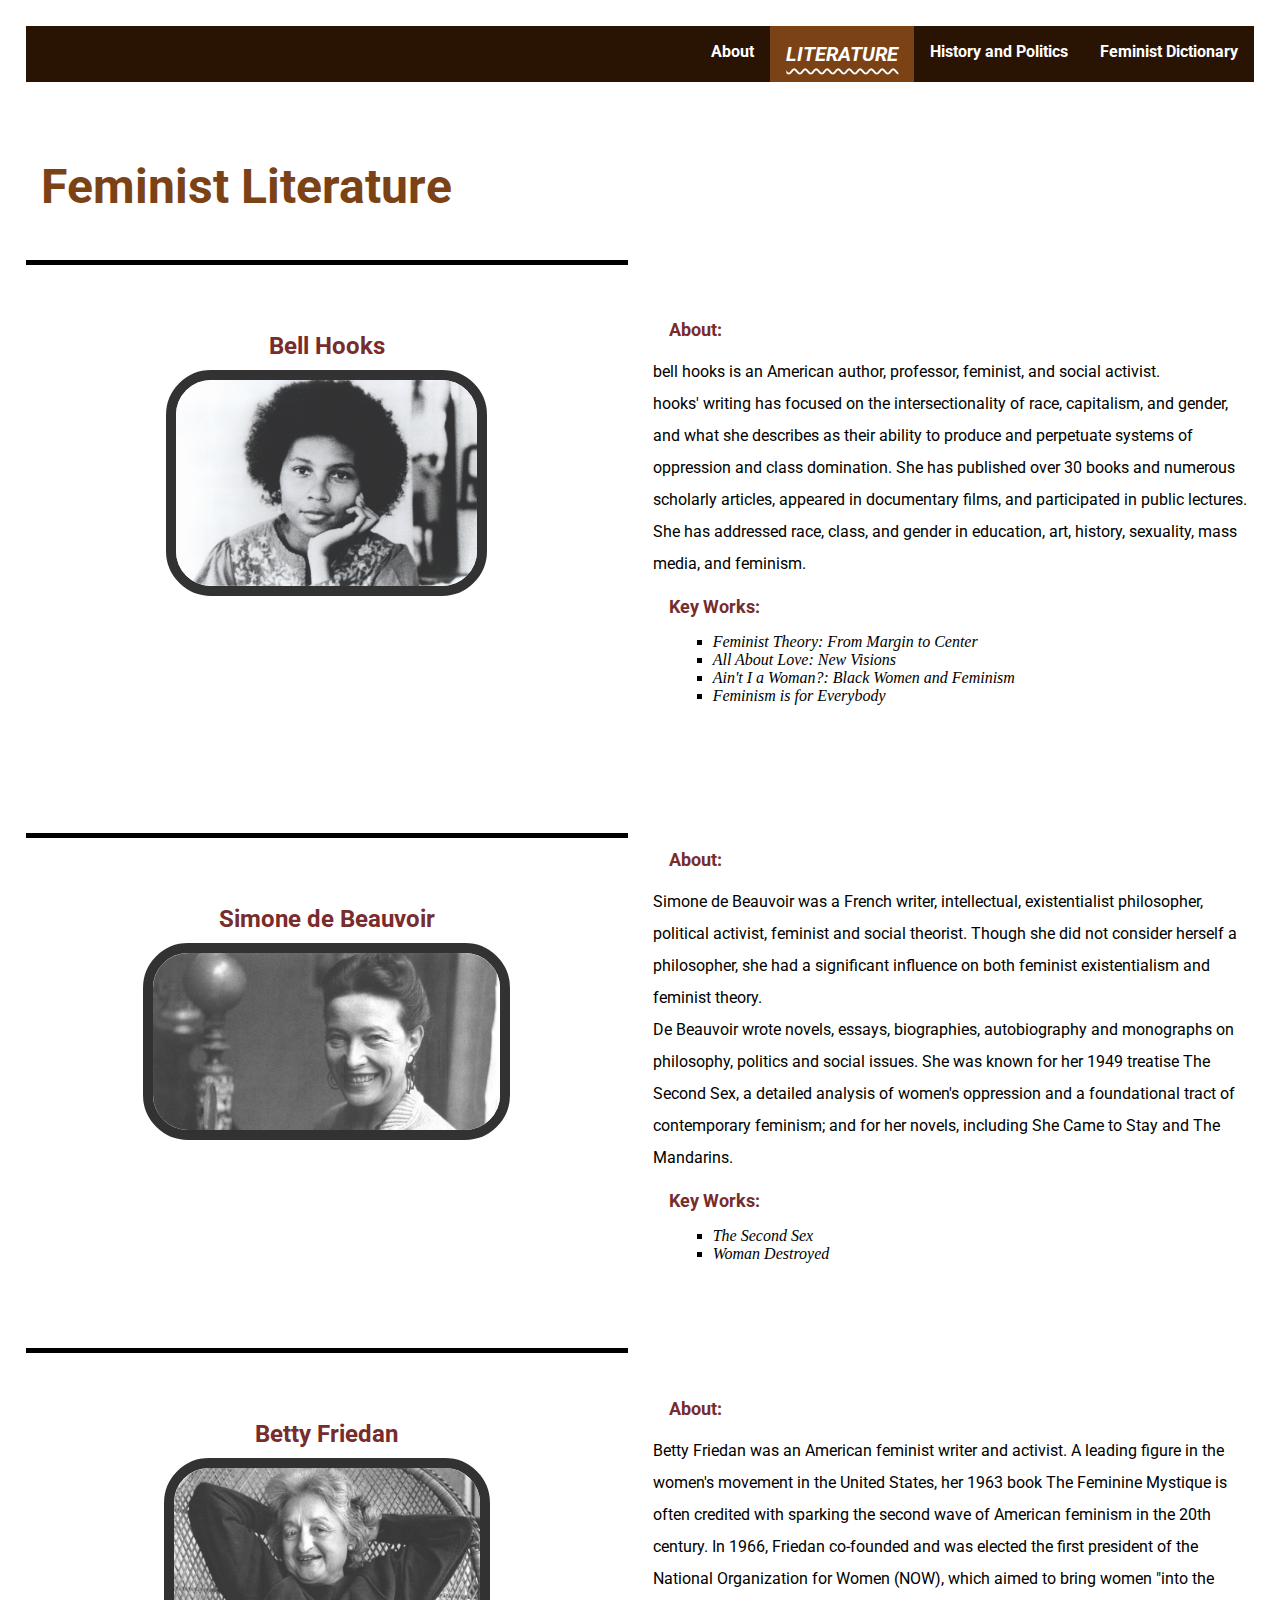
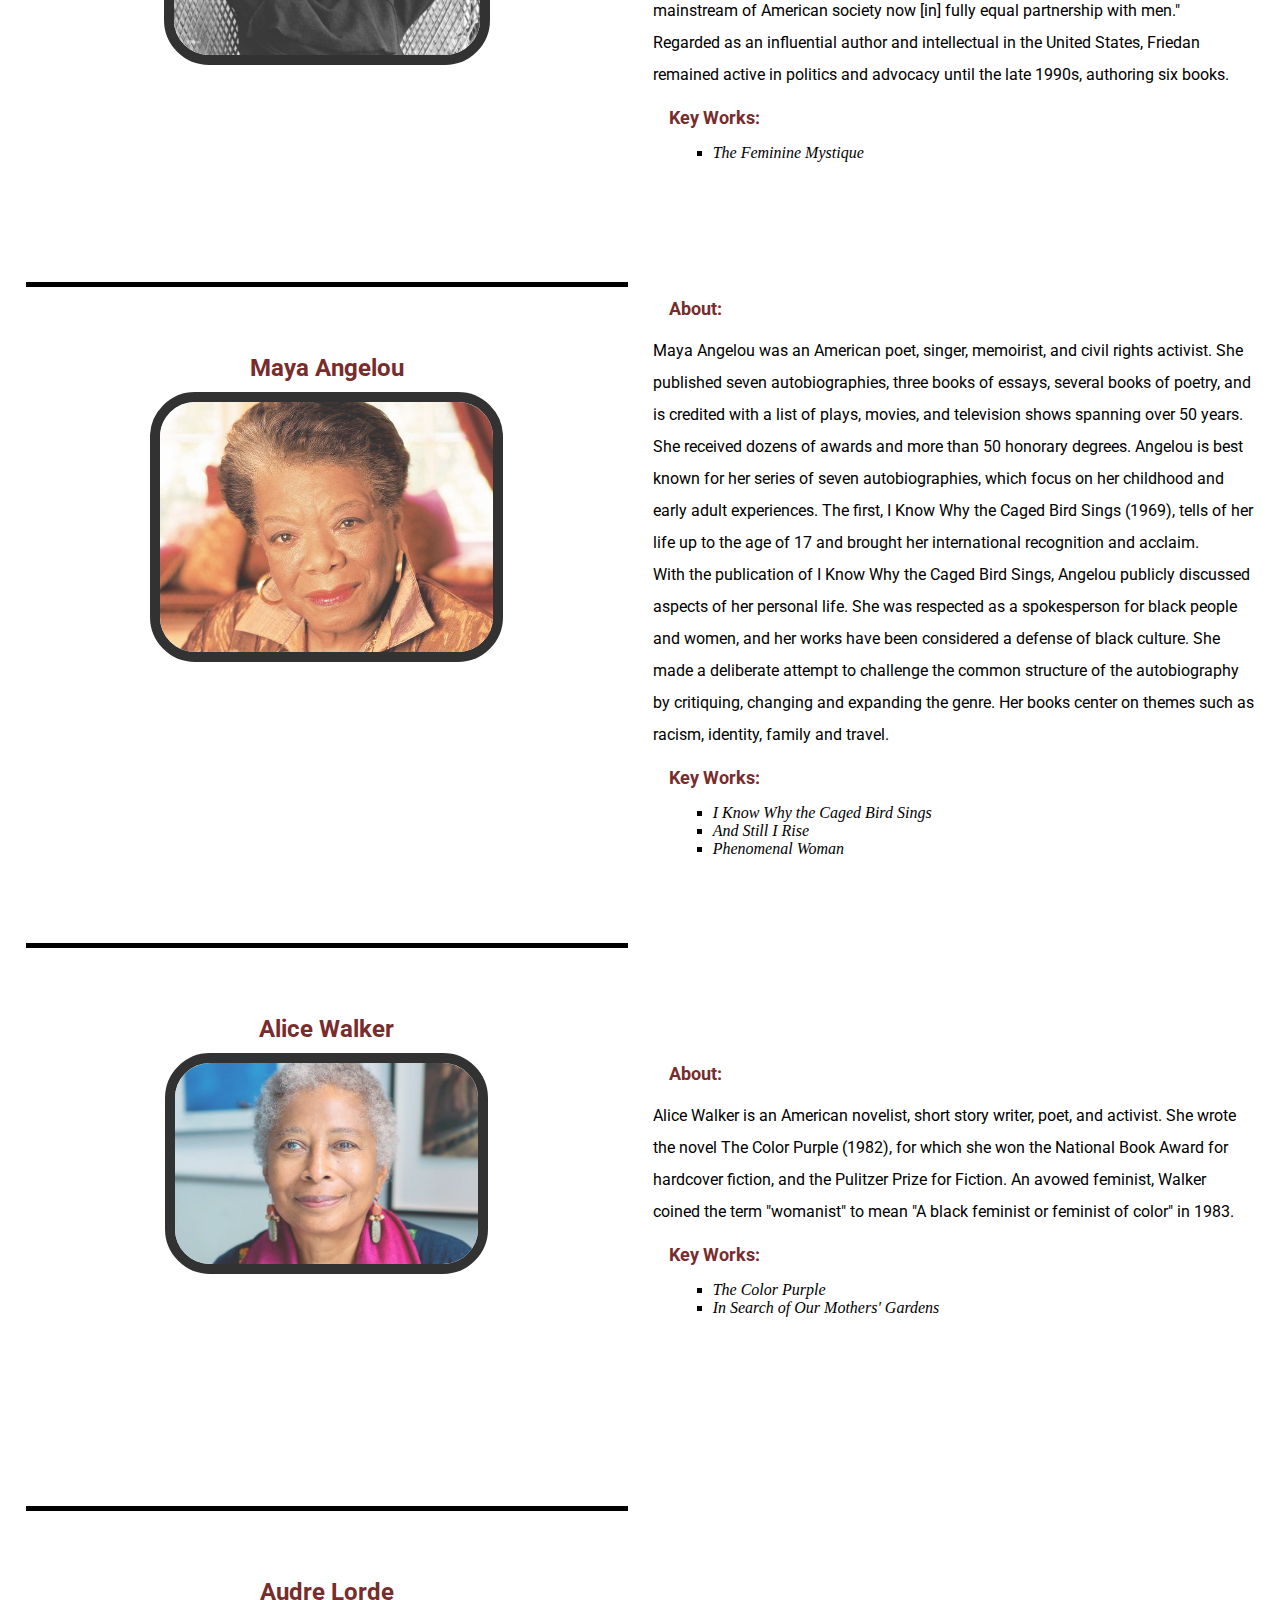
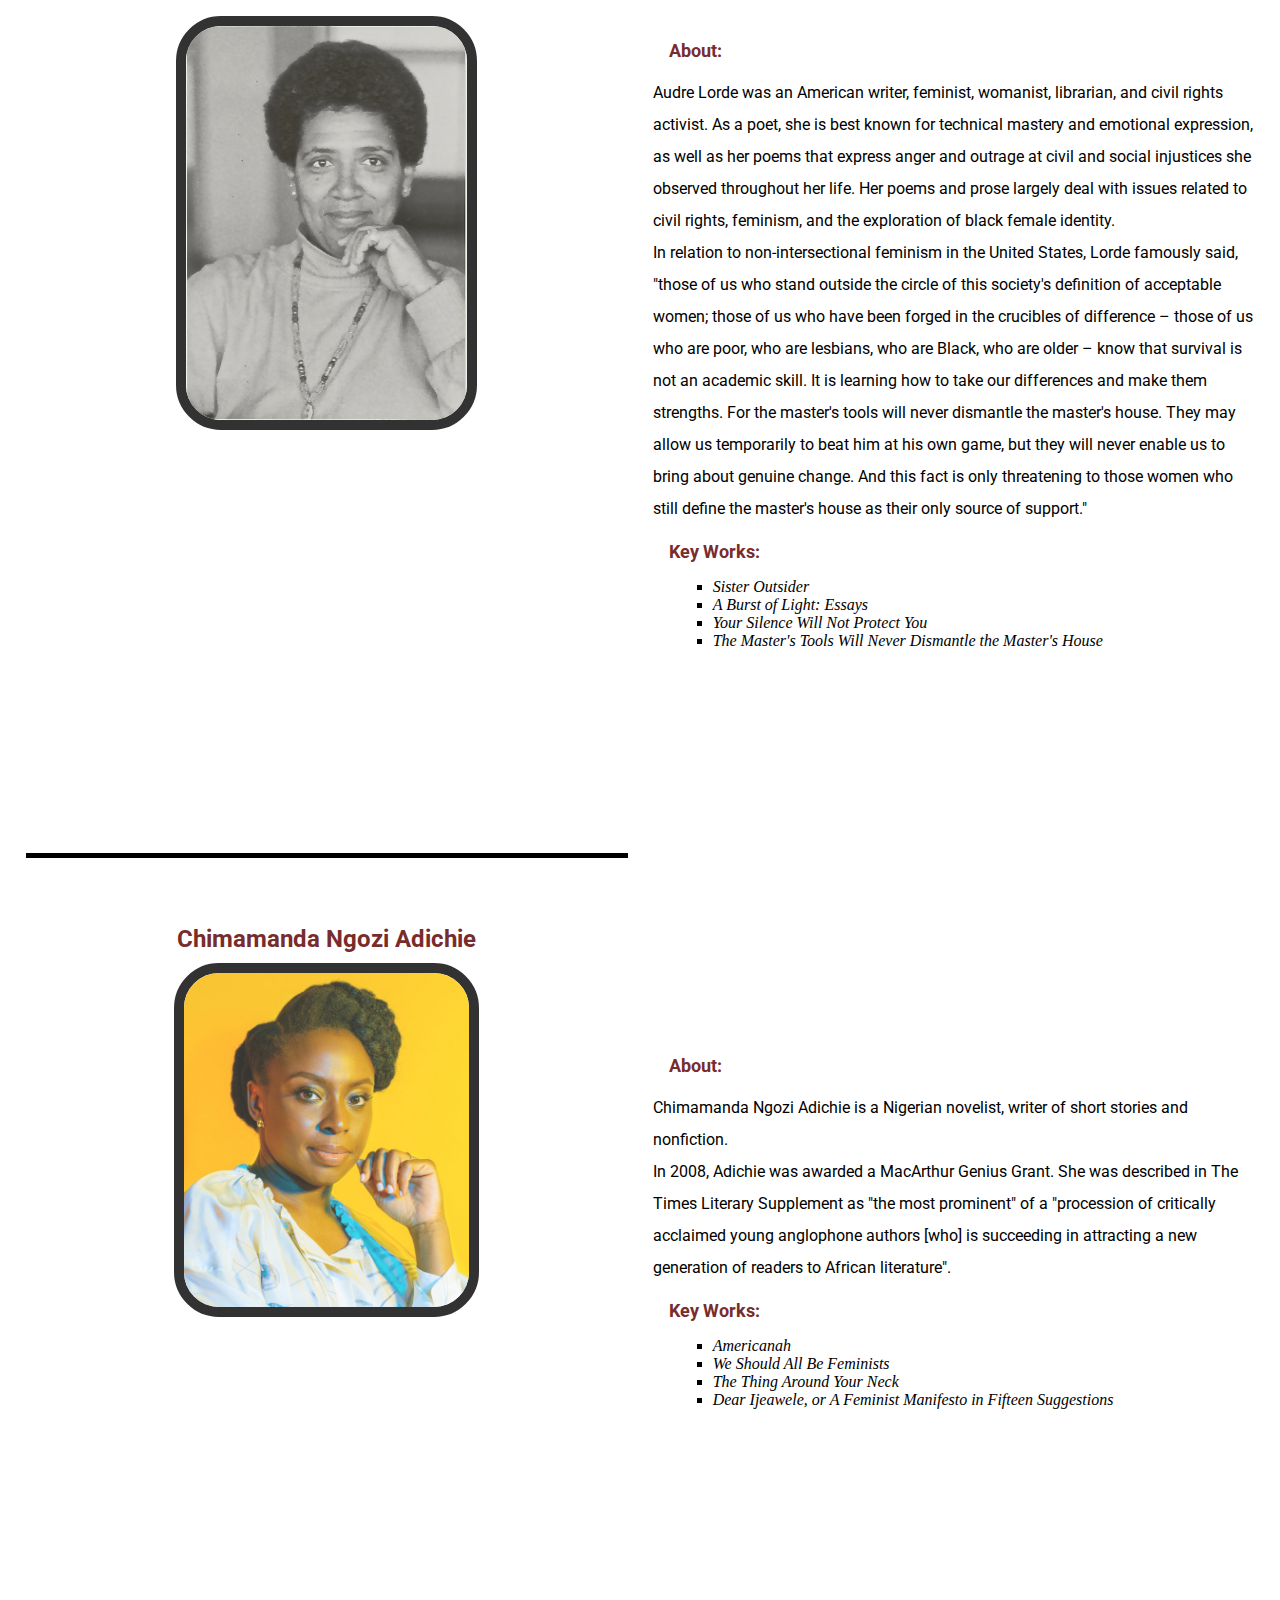
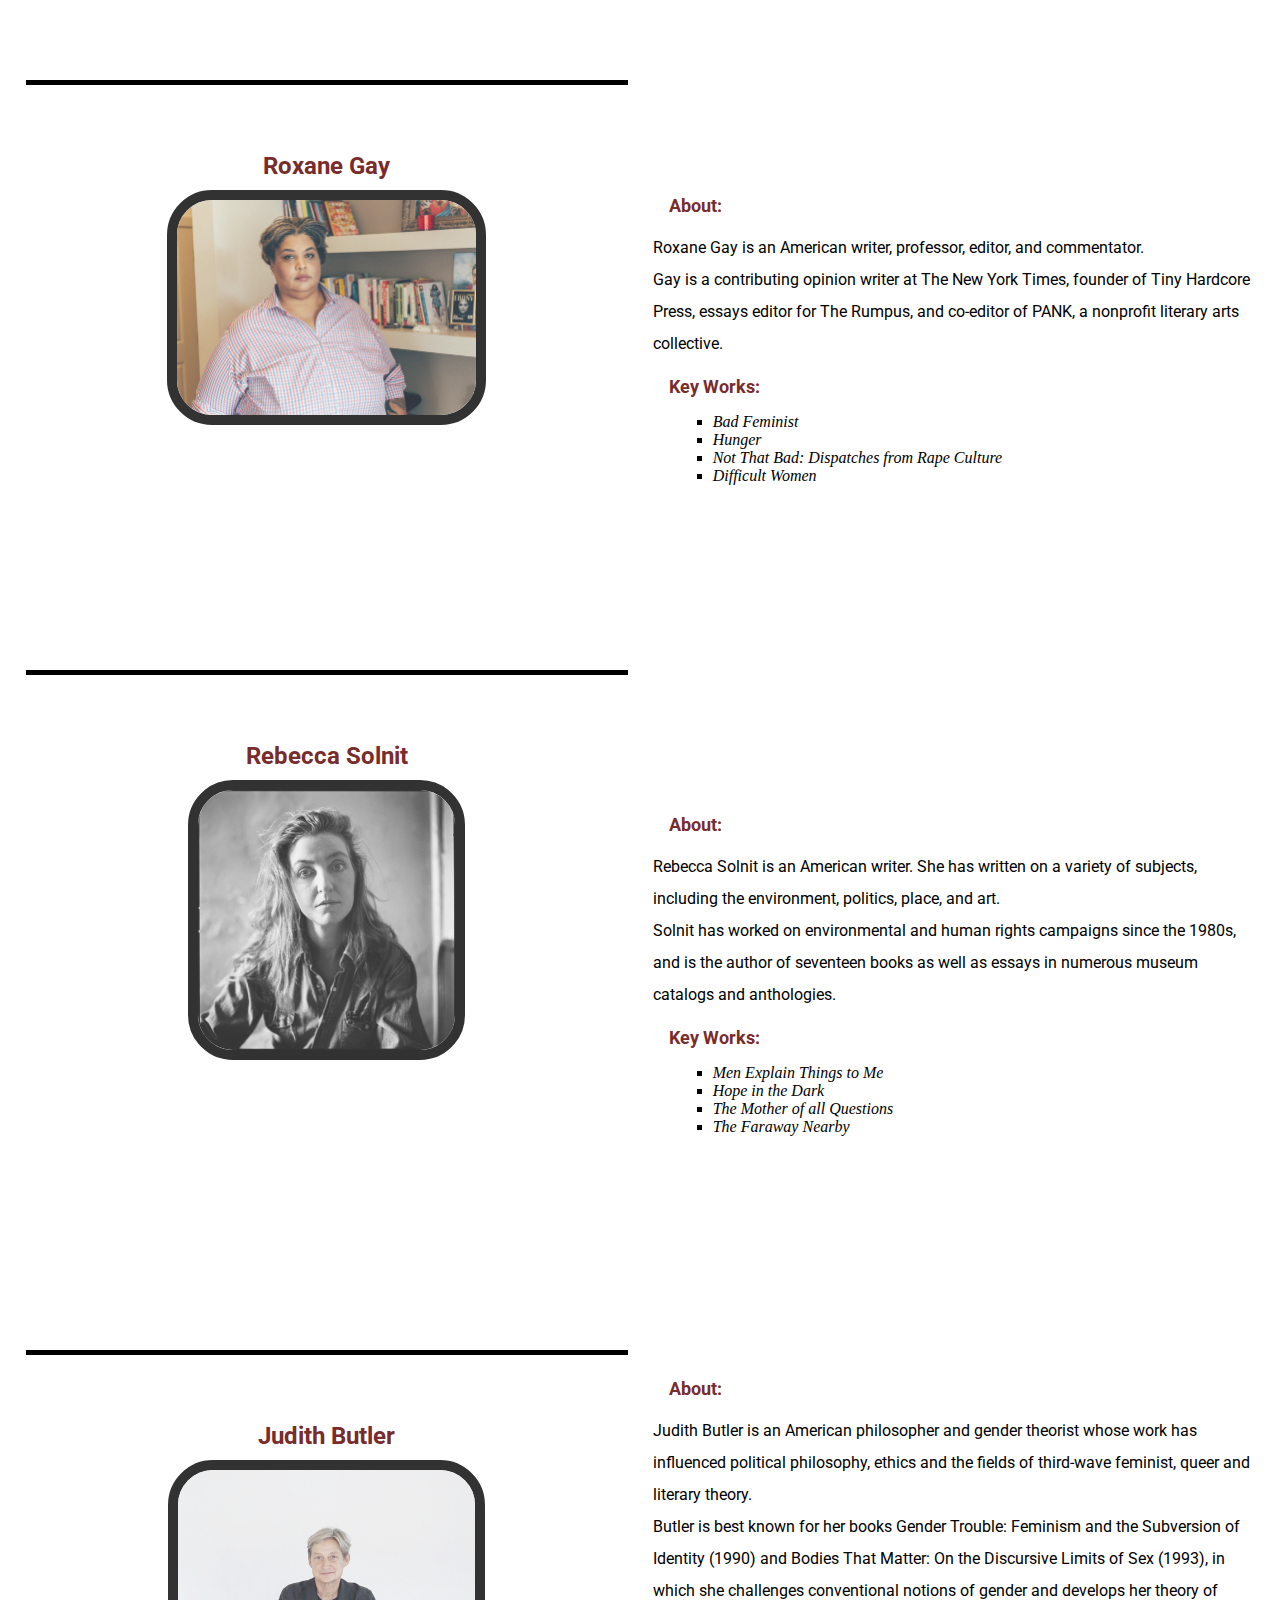
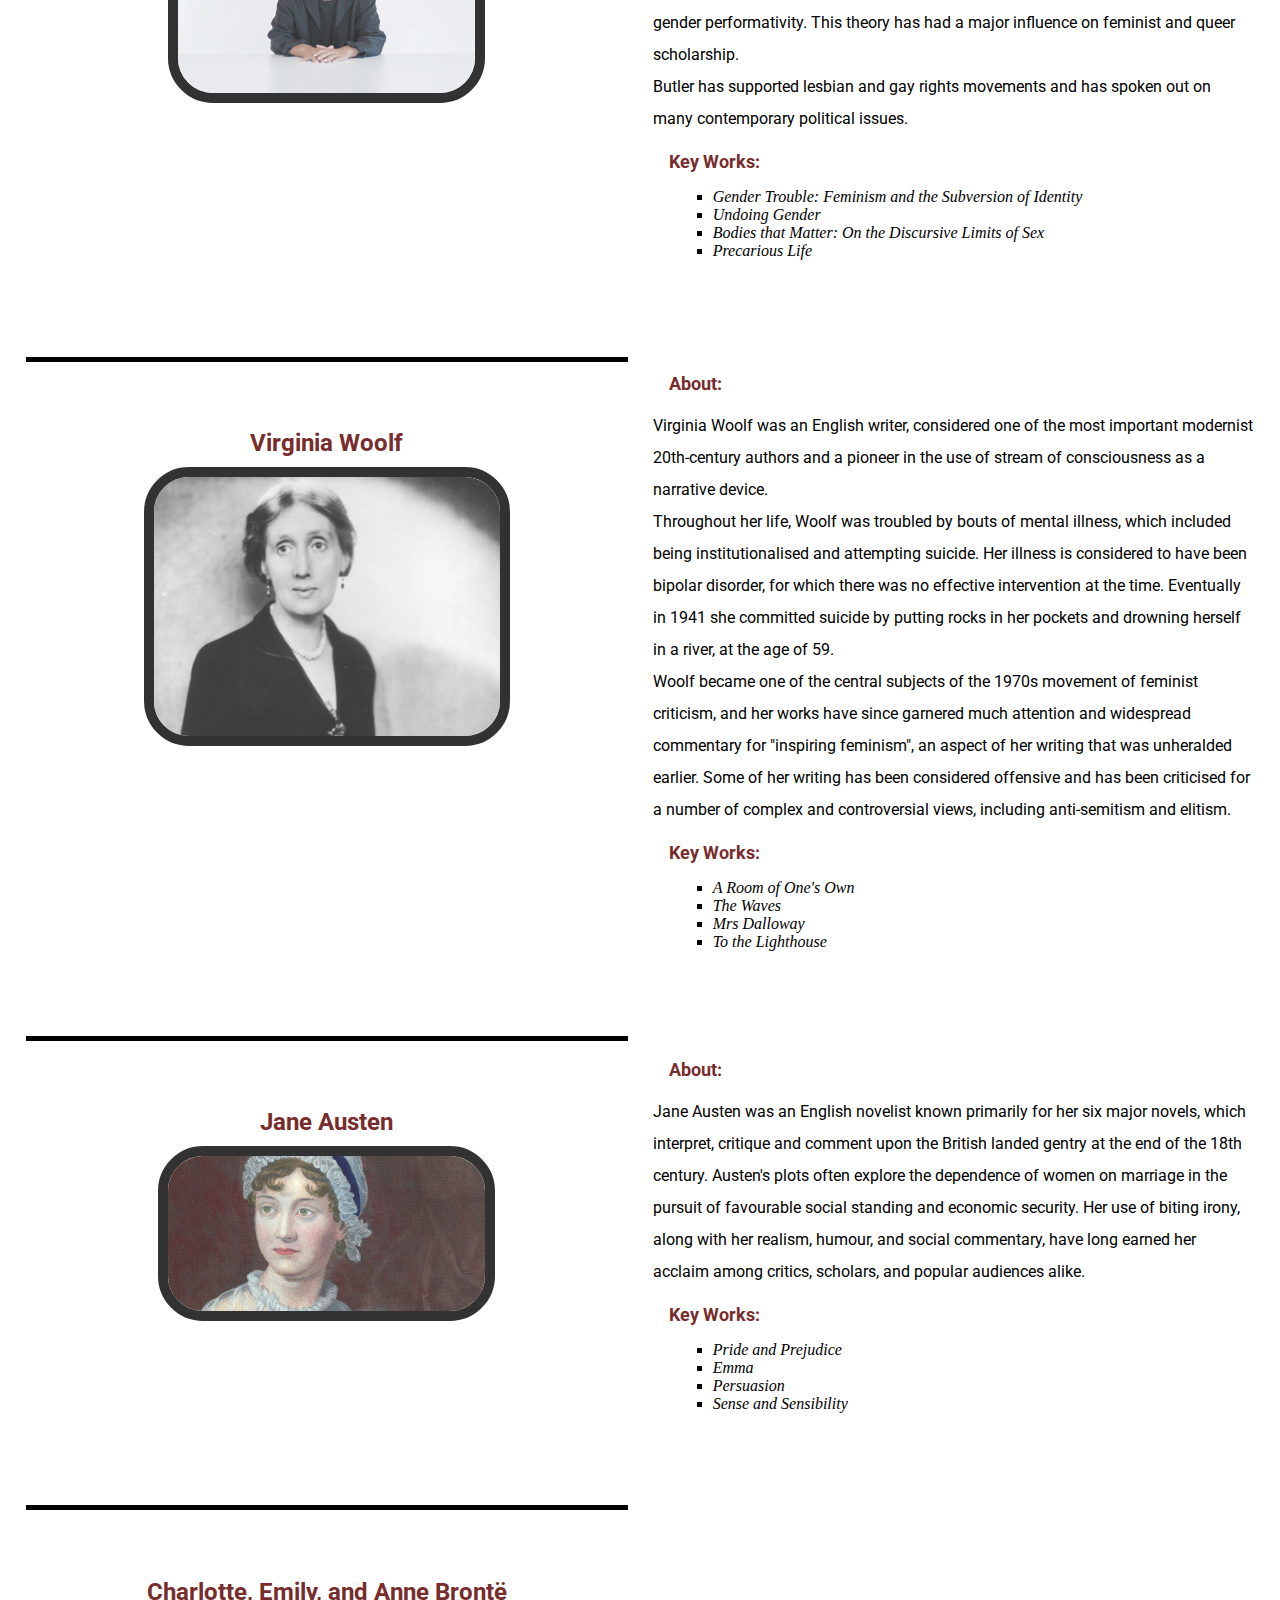
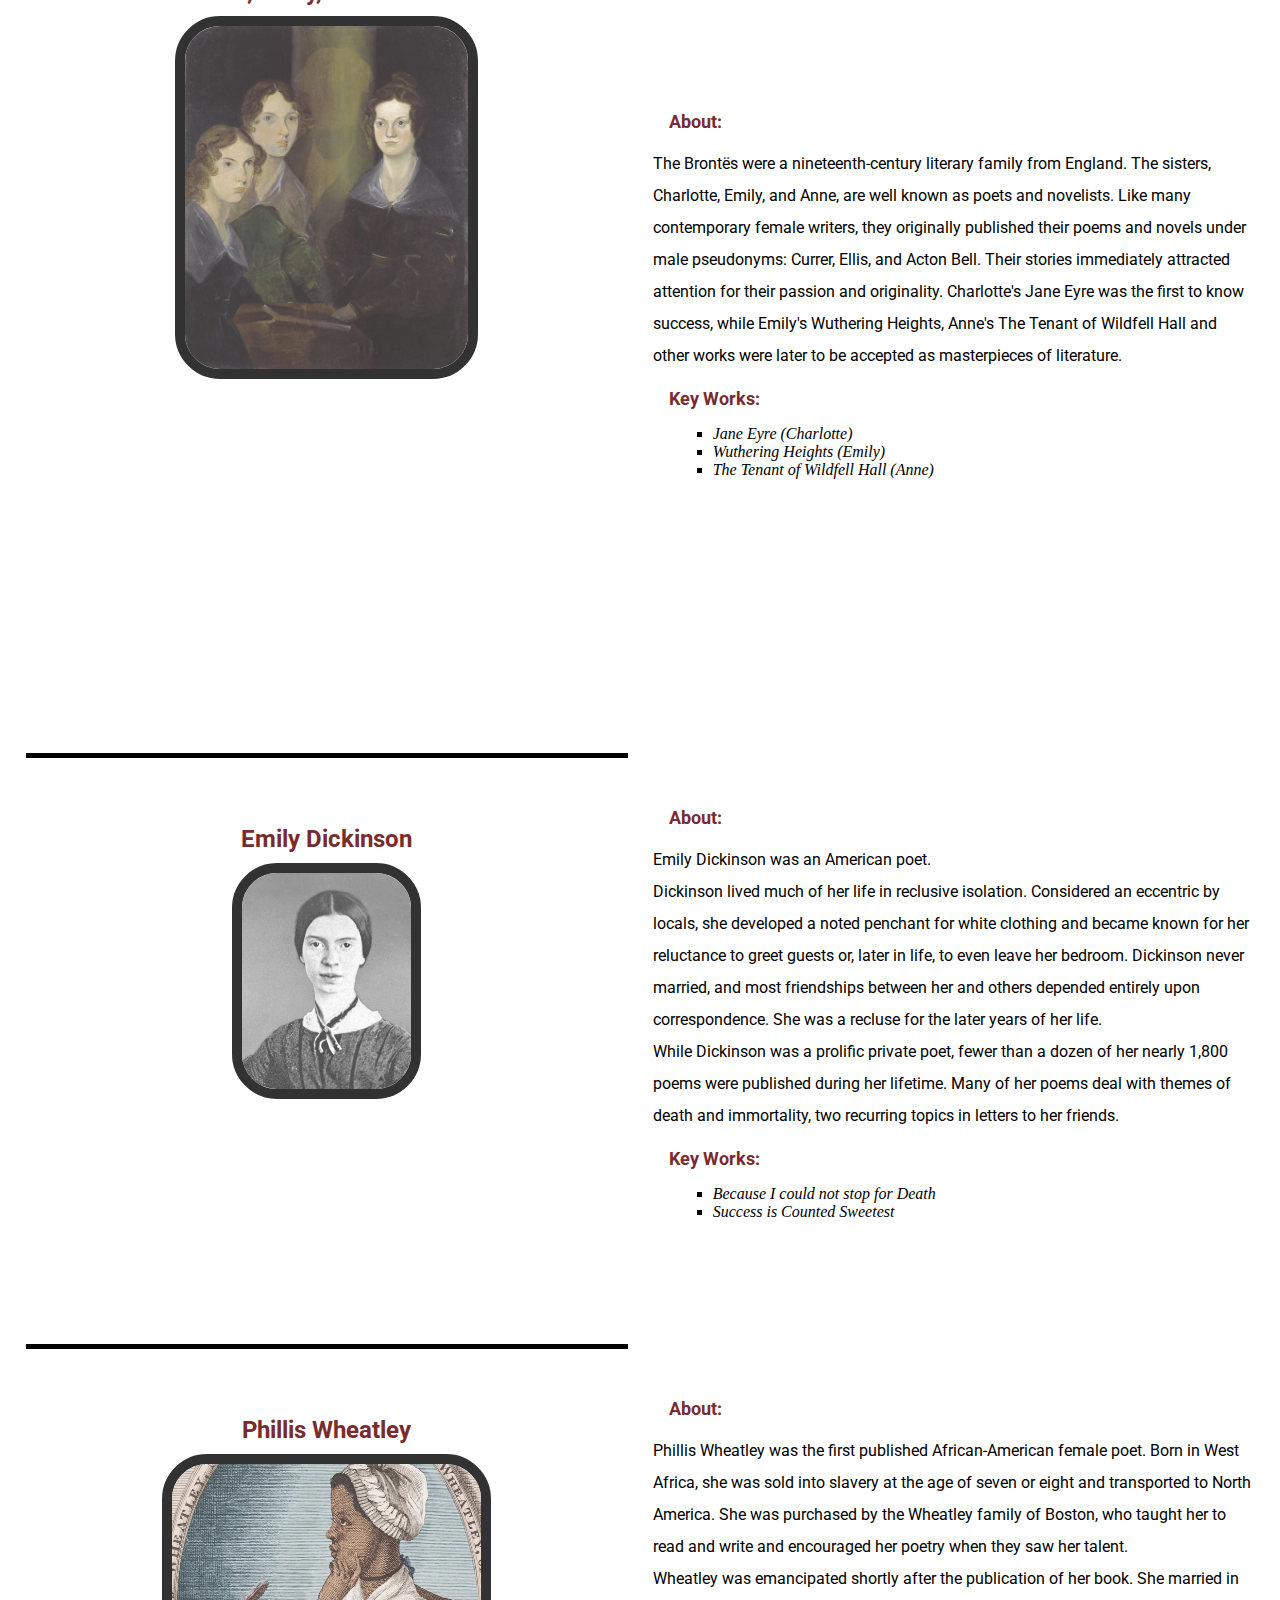
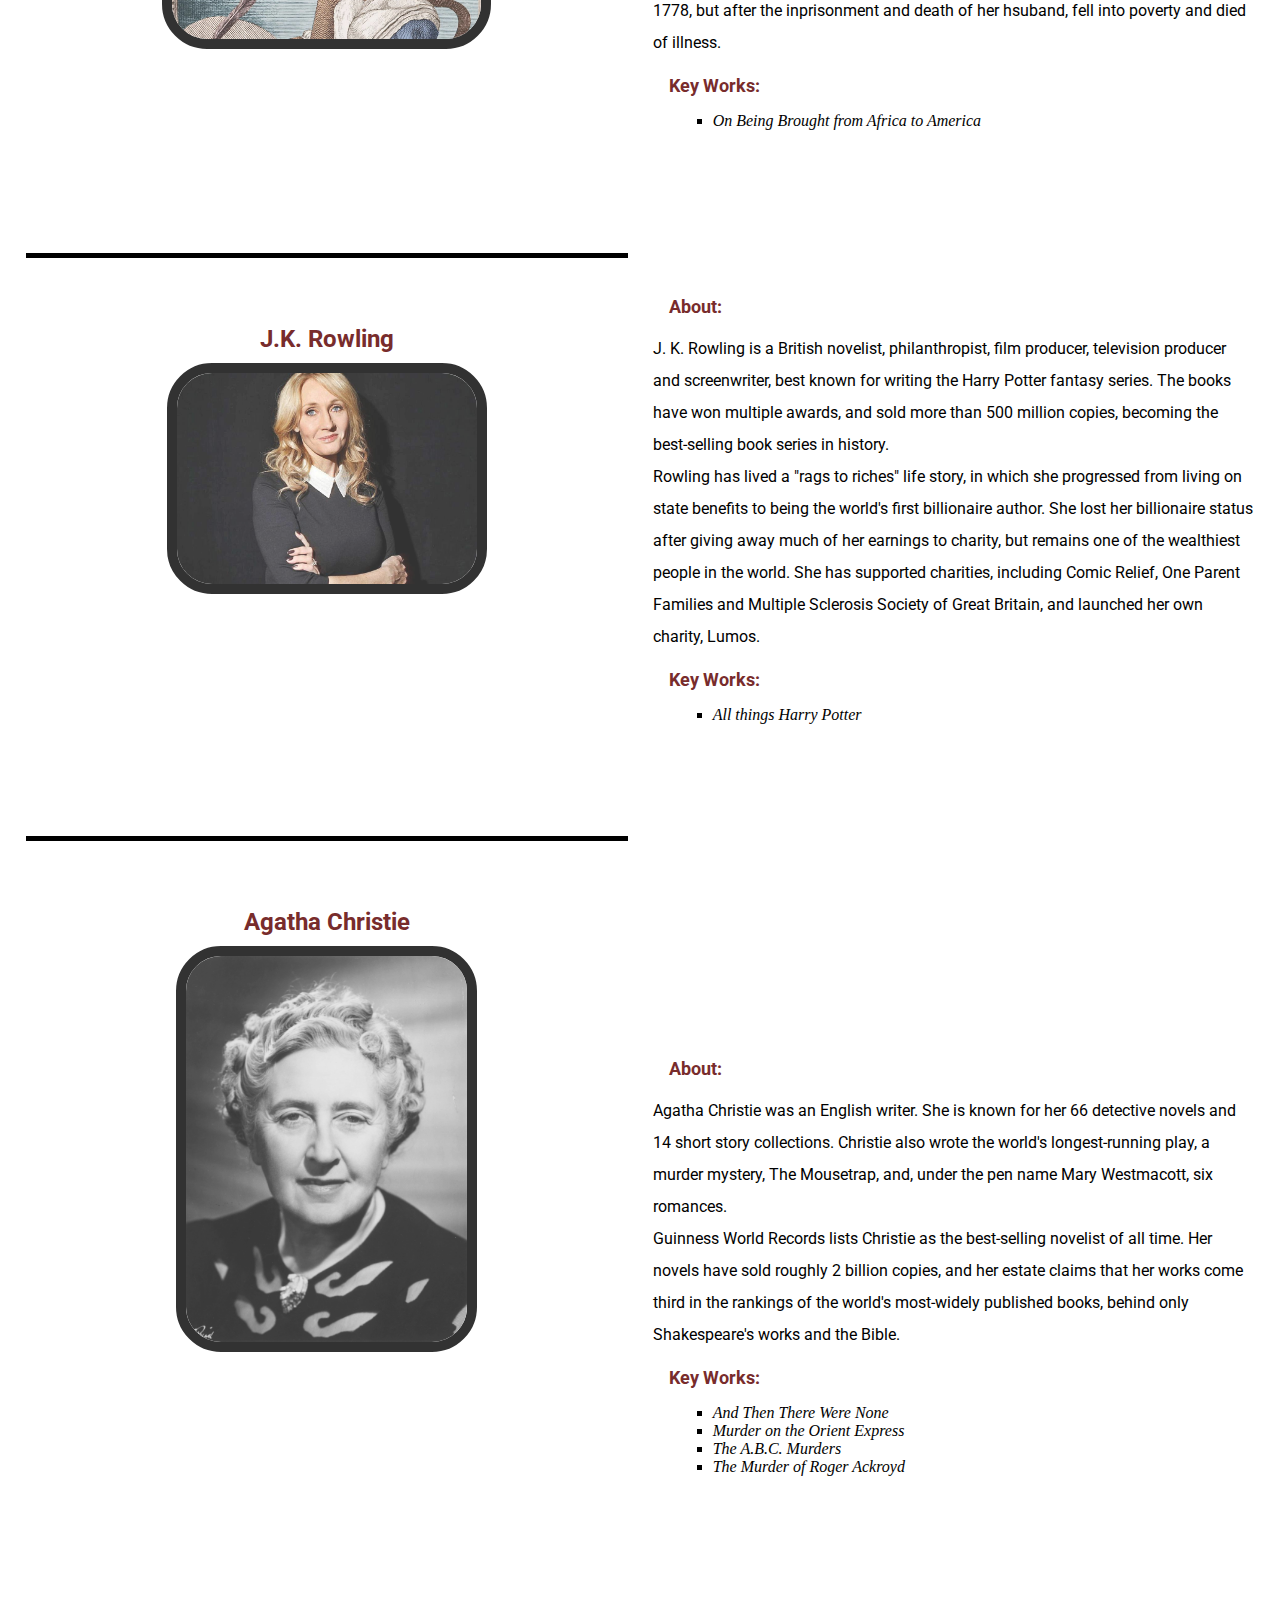
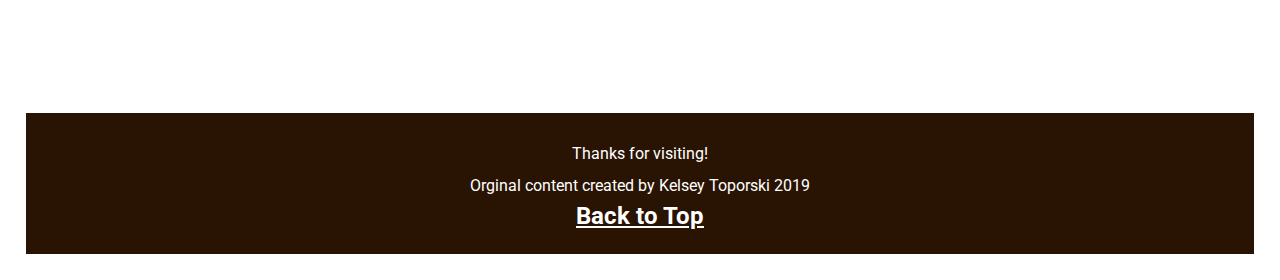
==== literature.html @ 947a856c "Add files via upload" ====
<!DOCTYPE html>
<html lang="en">
<head>
  <meta charset="UTF-8">

  <meta name="viewport" content="width=device-width, initial-scale=1.0">

  <!-- connects to the stylesheets -->
  <link rel="stylesheet" href="css/reset.css">
  <link rel="stylesheet" href="css/style.css">

  <!-- connect to a Google font -->  

  <link rel="stylesheet" href="https://fonts.googleapis.com/css?family=Roboto">

  <!-- connect to a Font Aweseom font -->
  <link rel="stylesheet" href="https://cdnjs.cloudflare.com/ajax/libs/font-awesome/4.7.0/css/font-awesome.min.css">

  <!-- connect to a favicon -->
  
  <link rel="icon" type="image/x-icon" href="images/favicon2.png"/>

  <title>Women's Web - Literature</title>
</head>

<body>
  <a class="skip" href="#mainstuff"> Skip to main content</a>
  <header>
    <nav>
        <ul>
          <li><a href="index.html">About</a></li>
          <li class = "current"><a href="literature.html">Literature</a></li>
          <li><a href="history.html">History and Politics</a></li>
          <li><a href="femdict.html">Feminist Dictionary</a></li>
        </ul>
    </nav>
      <!-- definitions from meriam webster -->
      <!-- interpretations from
            The Dictionary of Feminist Theory - Maggie Humm,
            Key Concepts In Post-Colonial Studies - Ashcroft, Bill, Gareth Griffiths, and Helen Tiffin,
            or myself -->
      <!-- interpretation of equity from https://everydayfeminism.com/2014/09/equality-is-not-enough/ -->

    <h1>Feminist Literature</h1>
  </header>

  <main class="feminist-lit" id="mainstuff">

    <div class="gridfem">
      <h2>Bell Hooks</h2>
      <img src="images/bell_hooks.jpg"  width="200" alt="Image of bell hooks">
    </div>

      <div class="contentfem">
      <h3>About:</h3>
        <p>
          bell hooks is an American author, professor, feminist, and social activist.
        </p>
        <p>
          hooks' writing has focused on the intersectionality of race, capitalism, and gender, and what she describes as their ability to produce and perpetuate systems of oppression and class domination. She has published over 30 books and numerous scholarly articles, appeared in documentary films, and participated in public lectures. She has addressed race, class, and gender in education, art, history, sexuality, mass media, and feminism.
        </p>

      <h3>Key Works:</h3>
        <ul>
          <li>Feminist Theory: From Margin to Center</li>
          <li>All About Love: New Visions</li>
          <li>Ain't I a Woman?: Black Women and Feminism</li>
          <li>Feminism is for Everybody</li>
        </ul>
      </div>


    <div class="gridfem">
      <h2>Simone de Beauvoir</h2>
      <img src="images/simone_db.jpg"  width="200" alt="Image of Simone de Beauvoir">
    </div>

    <div class="contentfem">  
     <h3>About:</h3>
        <p>
          Simone de Beauvoir was a French writer, intellectual, existentialist philosopher, political activist, feminist and social theorist. Though she did not consider herself a philosopher, she had a significant influence on both feminist existentialism and feminist theory.
        </p>
        <p>
          De Beauvoir wrote novels, essays, biographies, autobiography and monographs on philosophy, politics and social issues. She was known for her 1949 treatise The Second Sex, a detailed analysis of women's oppression and a foundational tract of contemporary feminism; and for her novels, including She Came to Stay and The Mandarins.
        </p>
        <h3>Key Works:</h3>
        <ul>
          <li>The Second Sex</li>
          <li>Woman Destroyed</li>
        </ul>
    </div>

    <div class="gridfem">
      <h2>Betty Friedan</h2>
      <img src="images/betty_friedan.jpg"  width="200" alt="Image of Betty Friedan">
    </div>

    <div class="contentfem">
      <h3>About:</h3>
        <p>
          Betty Friedan was an American feminist writer and activist. A leading figure in the women's movement in the United States, her 1963 book The Feminine Mystique is often credited with sparking the second wave of American feminism in the 20th century. In 1966, Friedan co-founded and was elected the first president of the National Organization for Women (NOW), which aimed to bring women "into the mainstream of American society now [in] fully equal partnership with men."
        </p>
        <p>
          Regarded as an influential author and intellectual in the United States, Friedan remained active in politics and advocacy until the late 1990s, authoring six books.
        </p>
        <h3>Key Works:</h3>
        <ul>
          <li>The Feminine Mystique</li>
        </ul>
    </div>


    <div class="gridfem">
        <h2>Maya Angelou</h2>
      <img src="images/maya_angelou.jpg"  width="200" alt="Image of Maya Angelou">
    </div>

      <div class="contentfem">
      <h3> About:</h3>
        <p>
          Maya Angelou was an American poet, singer, memoirist, and civil rights activist. She published seven autobiographies, three books of essays, several books of poetry, and is credited with a list of plays, movies, and television shows spanning over 50 years. She received dozens of awards and more than 50 honorary degrees. Angelou is best known for her series of seven autobiographies, which focus on her childhood and early adult experiences. The first, I Know Why the Caged Bird Sings (1969), tells of her life up to the age of 17 and brought her international recognition and acclaim.
        </p>
        <p>
          With the publication of I Know Why the Caged Bird Sings, Angelou publicly discussed aspects of her personal life. She was respected as a spokesperson for black people and women, and her works have been considered a defense of black culture. She made a deliberate attempt to challenge the common structure of the autobiography by critiquing, changing and expanding the genre. Her books center on themes such as racism, identity, family and travel.
        </p>
        <h3>Key Works:</h3>
        <ul>
          <li>I Know Why the Caged Bird Sings</li>
          <li>And Still I Rise</li>
          <li>Phenomenal Woman</li>
        </ul>
      </div>

      <!-- <script>
        alert("HI");
        console.log("hey good lookin");
      </script> -->

    <div class="gridfem">
      <h2>Alice Walker</h2>
      <img src="images/alice_walker.jpg"  width="200" alt="Image of Alice Walker">
    </div>

    <div class="contentfem">
      <h3> About:</h3>
        <p>
          Alice Walker is an American novelist, short story writer, poet, and activist. She wrote the novel The Color Purple (1982), for which she won the National Book Award for hardcover fiction, and the Pulitzer Prize for Fiction. An avowed feminist, Walker coined the term "womanist" to mean "A black feminist or feminist of color" in 1983.
        </p>
        <h3>Key Works:</h3>
        <ul>
          <li>The Color Purple</li>
          <li>In Search of Our Mothers' Gardens</li>
        </ul>
    </div>


    <div class="gridfem">
      <h2>Audre Lorde</h2>
      <img src="images/audre_lorde.jpg"  width="200" alt="Image of Audre Lorde">
    </div>

      <div class="contentfem">
      <h3> About:</h3>
        <p>
          Audre Lorde was an American writer, feminist, womanist, librarian, and civil rights activist. As a poet, she is best known for technical mastery and emotional expression, as well as her poems that express anger and outrage at civil and social injustices she observed throughout her life. Her poems and prose largely deal with issues related to civil rights, feminism, and the exploration of black female identity.
        </p>
        <p>
          In relation to non-intersectional feminism in the United States, Lorde famously said, "those of us who stand outside the circle of this society's definition of acceptable women; those of us who have been forged in the crucibles of difference – those of us who are poor, who are lesbians, who are Black, who are older – know that survival is not an academic skill. It is learning how to take our differences and make them strengths. For the master's tools will never dismantle the master's house. They may allow us temporarily to beat him at his own game, but they will never enable us to bring about genuine change. And this fact is only threatening to those women who still define the master's house as their only source of support."
        </p>
        <h3>Key Works:</h3>
        <ul>
          <li>Sister Outsider</li>
          <li>A Burst of Light: Essays</li>
          <li>Your Silence Will Not Protect You</li>
          <li>The Master's Tools Will Never Dismantle the Master's House</li>
        </ul>
    </div>


    <div class="gridfem">
      <h2>Chimamanda Ngozi Adichie</h2>
      <img src="images/chimamanda.jpg"  width="200" alt="Image of Chimamanda Ngozi Adichie">
    </div>

      <div class="contentfem">
      <h3> About:</h3>
        <p>
          Chimamanda Ngozi Adichie is a Nigerian novelist, writer of short stories and nonfiction.
        </p>
        <p>
          In 2008, Adichie was awarded a MacArthur Genius Grant. She was described in The Times Literary Supplement as "the most prominent" of a "procession of critically acclaimed young anglophone authors [who] is succeeding in attracting a new generation of readers to African literature".
        </p>
        <h3>Key Works:</h3>
        <ul>
          <li>Americanah</li>
          <li>We Should All Be Feminists</li>
          <li>The Thing Around Your Neck</li>
          <li>Dear Ijeawele, or A Feminist Manifesto in Fifteen Suggestions</li>
        </ul>
    </div>


    <div class="gridfem">
      <h2>Roxane Gay</h2>
      <img src="images/roxane_gay.jpg"  width="200" alt="Image of Roxane Gay">
    </div>

    <div class="contentfem">
      <h3> About:</h3>
        <p>
          Roxane Gay is an American writer, professor, editor, and commentator.
        </p>
        <p>
          Gay is a contributing opinion writer at The New York Times, founder of Tiny Hardcore Press, essays editor for The Rumpus, and co-editor of PANK, a nonprofit literary arts collective.
        </p>
        <h3>Key Works:</h3>
        <ul>
          <li>Bad Feminist</li>
          <li>Hunger</li>
          <li>Not That Bad: Dispatches from Rape Culture</li>
          <li>Difficult Women</li>
        </ul>
      </div>


    <div class="gridfem">
      <h2>Rebecca Solnit</h2>
      <img src="images/rebecca_solnit.jpg"  width="200" alt="Image of Rebecca Solnit">
    </div>

    <div class="contentfem">
      <h3> About:</h3>
        <p>
          Rebecca Solnit is an American writer. She has written on a variety of subjects, including the environment, politics, place, and art.
        </p>
        <p>
          Solnit has worked on environmental and human rights campaigns since the 1980s, and is the author of seventeen books as well as essays in numerous museum catalogs and anthologies.
        </p>
        <h3>Key Works:</h3>
        <ul>
          <li>Men Explain Things to Me</li>
          <li>Hope in the Dark</li>
          <li>The Mother of all Questions</li>
          <li>The Faraway Nearby</li>
        </ul>
      </div>


    <div class="gridfem">
      <h2>Judith Butler</h2>
      <img src="images/judith_butler.jpg"  width="200" alt="Image of Judith Butler">
    </div>

    <div class="contentfem">
      <h3> About:</h3>
        <p>
          Judith Butler is an American philosopher and gender theorist whose work has influenced political philosophy, ethics and the fields of third-wave feminist, queer and literary theory.
        </p>
        <p>
          Butler is best known for her books Gender Trouble: Feminism and the Subversion of Identity (1990) and Bodies That Matter: On the Discursive Limits of Sex (1993), in which she challenges conventional notions of gender and develops her theory of gender performativity. This theory has had a major influence on feminist and queer scholarship.
        </p>
        <p>
          Butler has supported lesbian and gay rights movements and has spoken out on many contemporary political issues.
        </p>
        <h3>Key Works:</h3>
        <ul>
          <li>Gender Trouble: Feminism and the Subversion of Identity</li>
          <li>Undoing Gender</li>
          <li>Bodies that Matter: On the Discursive Limits of Sex</li>
          <li>Precarious Life</li>
        </ul>
      </div>


    <div class="gridfem">
      <h2>Virginia Woolf</h2>
      <img src="images/virginia_woolf.jpg"  width="200" alt="Image of Virginia Woolf">
    </div>

      <div class="contentfem">
      <h3> About:</h3>
        <p>
          Virginia Woolf was an English writer, considered one of the most important modernist 20th-century authors and a pioneer in the use of stream of consciousness as a narrative device.
        </p>
        <p>
          Throughout her life, Woolf was troubled by bouts of mental illness, which included being institutionalised and attempting suicide. Her illness is considered to have been bipolar disorder, for which there was no effective intervention at the time. Eventually in 1941 she committed suicide by putting rocks in her pockets and drowning herself in a river, at the age of 59.
        </p>
        <p>
          Woolf became one of the central subjects of the 1970s movement of feminist criticism, and her works have since garnered much attention and widespread commentary for "inspiring feminism", an aspect of her writing that was unheralded earlier. Some of her writing has been considered offensive and has been criticised for a number of complex and controversial views, including anti-semitism and elitism.
        </p>
        <h3>Key Works:</h3>
        <ul>
          <li>A Room of One's Own</li>
          <li>The Waves</li>
          <li>Mrs Dalloway</li>
          <li>To the Lighthouse</li>
        </ul>
      </div>


    <div class="gridfem">
      <h2>Jane Austen</h2>
      <img src="images/jane_austen.jpg"  width="200" alt="Image of Jane Austen">
    </div>

      <div class="contentfem">
      <h3> About:</h3>
        <p>
          Jane Austen was an English novelist known primarily for her six major novels, which interpret, critique and comment upon the British landed gentry at the end of the 18th century. Austen's plots often explore the dependence of women on marriage in the pursuit of favourable social standing and economic security. Her use of biting irony, along with her realism, humour, and social commentary, have long earned her acclaim among critics, scholars, and popular audiences alike.
        </p>
        <h3>Key Works:</h3>
        <ul>
          <li>Pride and Prejudice</li>
          <li>Emma</li>
          <li>Persuasion</li>
          <li>Sense and Sensibility</li>
        </ul>
      </div>


    <div class="gridfem">
      <h2>Charlotte, Emily, and Anne Brontë</h2>
      <img src="images/bronte_sisters.jpg"  width="200" alt="Image of Charlotte, Emily, and Anne Brontë">
    </div>

    <div class="contentfem">
      <h3> About:</h3>
        <p>
          The Brontës were a nineteenth-century literary family from England. The sisters, Charlotte, Emily, and Anne, are well known as poets and novelists. Like many contemporary female writers, they originally published their poems and novels under male pseudonyms: Currer, Ellis, and Acton Bell. Their stories immediately attracted attention for their passion and originality. Charlotte's Jane Eyre was the first to know success, while Emily's Wuthering Heights, Anne's The Tenant of Wildfell Hall and other works were later to be accepted as masterpieces of literature.
        </p>
        <h3>Key Works:</h3>
        <ul>
          <li>Jane Eyre (Charlotte)</li>
          <li>Wuthering Heights (Emily)</li>
          <li>The Tenant of Wildfell Hall (Anne)</li>
        </ul>
      </div>


    <div class="gridfem">
      <h2>Emily Dickinson</h2>
      <img src="images/emily_d.jpg"  width="200" alt="Image of Emily Dickinson">
    </div>

    <div class="contentfem">
      <h3> About:</h3>
        <p>
          Emily Dickinson was an American poet.
        </p>
        <p>
          Dickinson lived much of her life in reclusive isolation. Considered an eccentric by locals, she developed a noted penchant for white clothing and became known for her reluctance to greet guests or, later in life, to even leave her bedroom. Dickinson never married, and most friendships between her and others depended entirely upon correspondence. She was a recluse for the later years of her life.
        </p>
        <p>
          While Dickinson was a prolific private poet, fewer than a dozen of her nearly 1,800 poems were published during her lifetime. Many of her poems deal with themes of death and immortality, two recurring topics in letters to her friends.
        </p>
        <h3>Key Works:</h3>
        <ul>
          <li>Because I could not stop for Death</li>
          <li>Success is Counted Sweetest</li>
        </ul>
      </div>

      <div class="gridfem">
      <h2>Phillis Wheatley</h2>
      <img src="images/phillis_w.jpg"  width="200" alt="Image of Phillis Wheatley">
    </div>

      <div class="contentfem">
      <h3> About:</h3>
        <p>
          Phillis Wheatley was the first published African-American female poet. Born in West Africa, she was sold into slavery at the age of seven or eight and transported to North America. She was purchased by the Wheatley family of Boston, who taught her to read and write and encouraged her poetry when they saw her talent.
        </p>
        <p>
          Wheatley was emancipated shortly after the publication of her book. She married in 1778, but after the inprisonment and death of her hsuband, fell into poverty and died of illness.
        </p>
        <h3>Key Works:</h3>
        <ul>
          <li>On Being Brought from Africa to America</li>
        </ul>
      </div>

      <div class="gridfem">
      <h2>J.K. Rowling</h2>
      <img src="images/jk_rowling.jpg"  width="200" alt="Image of J.K. Rowling">
      </div>

      <div class="contentfem">
      <h3> About:</h3>
        <p>
          J. K. Rowling is a British novelist, philanthropist, film producer, television producer and screenwriter, best known for writing the Harry Potter fantasy series. The books have won multiple awards, and sold more than 500 million copies, becoming the best-selling book series in history.
        </p>
        <p>
          Rowling has lived a "rags to riches" life story, in which she progressed from living on state benefits to being the world's first billionaire author. She lost her billionaire status after giving away much of her earnings to charity, but remains one of the wealthiest people in the world. She has supported charities, including Comic Relief, One Parent Families and Multiple Sclerosis Society of Great Britain, and launched her own charity, Lumos.
        </p>
        <h3>Key Works:</h3>
        <ul>
          <li>All things Harry Potter</li>
        </ul>
      </div>
  

      <div class="gridfem">
      <h2>Agatha Christie</h2>
      <img src="images/agatha.jpg"  width="200" alt="Image of Agatha Christie">
    </div>

      <div class="contentfem">
      <h3> About:</h3>
        <p>
          Agatha Christie was an English writer. She is known for her 66 detective novels and 14 short story collections. Christie also wrote the world's longest-running play, a murder mystery, The Mousetrap, and, under the pen name Mary Westmacott, six romances.
        </p>
        <p>
          Guinness World Records lists Christie as the best-selling novelist of all time. Her novels have sold roughly 2 billion copies, and her estate claims that her works come third in the rankings of the world's most-widely published books, behind only Shakespeare's works and the Bible.
        </p>
        <h3>Key Works:</h3>
        <ul>
          <li>And Then There Were None</li>
          <li>Murder on the Orient Express</li>
          <li>The A.B.C. Murders</li>
          <li>The Murder of Roger Ackroyd</li>
        </ul>
      </div>
      
    </main>

    <footer>
      <p class="thanks">
        Thanks for visiting! <i class="far fa-grin"></i>
      </p>
      <p>Orginal content created by Kelsey Toporski 2019</p>
      <a href="#mainstuff">Back to Top</a>

    </footer>
  </body>
</html>
---- css/style.css ----
.skip{
  /* background: white; */
  background-color: white;
  color:rgb(70, 6, 6);
  position: absolute;
  left: -1000px;
  
}
.skip:focus{
  left:0px
}

a{
  color:rgb(123, 66, 22);
  font-weight: bold;
  font-family: 'Roboto', Times, serif;
  text-decoration: underline;
}

a:hover{
  background-color: grey;
  color:white;
}

body{
	margin:2%;
	font-size:16px;
}

h1 {
	color:rgb(123, 66, 22);
    font-size: 3em;
    font-family: 'Roboto', Times, serif;
	  font-weight: bold;
    text-align: left;
    padding: 15px;
    margin-top: 5%;
}

h2{
  color: rgb(120, 44, 44);
  font-size: 24px;
  font-weight: bold;
  text-align: center;
  padding: 10px;
  font-family: 'Roboto', Times, serif
}

h2 i{
margin: 1%
}

h3{
color: rgb(120, 44, 44);
font-size: 18px;
font-weight: bold;
padding: 10px;
margin:1%;
font-family: 'Roboto', Times, serif
}

img{
  display: block;
  margin: auto;
  width: 35%;
  /* padding: 5px; */
  border-radius: 45px;
  border: 10px solid black;
  opacity: 80%
}

img:hover{
  /* display: block;
    margin: auto; */
    border:10px solid black;
    opacity: 100%;
    
}
main img:nth-of-type(2n){
  background-color: rgb(123, 66, 22);
  border-radius: 150pt;
} 

div:nth-of-type(2n) img{
  background-color: rgb(123, 66, 22);
  border-radius: 150pt;
}

p{
    font-family: 'Roboto', Times, serif;
    line-height: 2;
}

/* ------- nav starts here */

nav ul{
  display: flex;
  flex-direction: column;
  justify-content: right;
  background-color: rgb(41, 19, 2);
  } 

nav li a {
    display: flex;
    color: white;
    text-align: center;
    padding: 16px;
    text-decoration: none;
  }

nav li a:hover {
    background-color: rgb(16, 7, 1);
  }
nav .current{ 
  font-style: oblique;
  font-size: 125%;
  text-decoration-line: underline;
  text-decoration-style: wavy;
  text-decoration-color: white;
  text-underline-offset: 7px;
  text-transform: uppercase;
  background-color: rgb(123, 66, 22);

  }

/* ------- index div starts here */

main.container{
  display: grid;
  grid-template-columns: 1fr 1fr 1fr;
  row-gap: 30px;
  column-gap: 5%;
  justify-content: space-around;
}

#marchphoto{
  width: 100vw;
  grid-column: span 3;
  opacity: 100%;
  border-radius: 0px;
  border: 0px;
}

#mainp{
  width: 100%;
  grid-column: span 3;
  grid-row: 2;
  padding: 3%;
  background-image:url("../images/floor-tile.png")
}

#mainp p{
  margin: 3%;
  text-align: center;
}

.literature, .history, .feminist {
  border: 5px solid rgb(70, 6, 6); 
  border-radius: 15px;
  padding: 7%;
  background-color: white;
  text-align: center;
  /* animation-duration: 5s;
  animation-name: slidein; */
}

.literature{
  grid-row: 3;
  grid-column: span 3;
}

.history{
  grid-row: 4;
  grid-column: span 3;
}

.feminist{
  grid-row: 5;
  grid-column: span 3;
}

#dis{
  grid-column: span 3;
  padding: 5%;
  text-align: center;
  font-weight: bold;
  background-image:url("../images/floor-tile.png")
}

.feminist-lit li{
  list-style: square;
  font-style: italic;
  margin-left: 10%;
}
/* ----------------------------------- literature page starts*/
/* main.feminist-lit{
  display: grid;
  grid-template-columns: 1fr 1fr;
  grid-gap: 25px;

} */
.gridfem{
  border-top: 5px solid black;
  margin-top: 5%;
  padding:5%
}

.gridfem img{
  /* grid-column: 1/3; */
  width:100vw;
  /* height: 250px */
}

.content{
  /* grid-column: 1/3; */
  margin-bottom: 15%
} 

/* ------------------------------------ history page starts*/

.gridhisto{
  margin-top: 5%;
  border-top: 5px solid black;
  display: grid;
  grid-template-columns: 1fr 1fr 1fr;
}

.gridhisto h2{
  grid-column: 1/4;
}

.gridhisto img{
  width: 80%;
  align-self: center;
  margin-bottom: 5%;
  grid-column: 1/4;
}

.gridhisto p{
  grid-column: 1/4;
  padding-left: 3%;
  padding-right: 3%;

}
#eleanor{
  margin-bottom: 3%;
}

/* ------------------------------------- filter bar here */
.femcontainer dt{
  text-align: center;
}

.filterDiv {
  /* float: left; */
  text-align: center;
  display: none;
}

.show{
  display: block;
  /* width: 100vh; */
  text-align: left;
  margin:4%
}

.femcontainer {
  margin-top: 20px;
  overflow: scroll;

}

.btn{
  border: none;
  outline: none;
  padding: 12px 16px;
  background-color: #f1f1f1;
  cursor: pointer;
}

.btn:hover{
  background-color: #ddd;
}

.btn.active{
  background-color: rgb(120, 44, 44);
  color: white;
}

/* --------------------------------------- filter bar ends */

/* ------------------------------------- femdict page starts*/

#introfem p{
  margin-top: 4%;
  margin-bottom: 2%;
  text-align: center;
}

dt{
  font-weight: bold;
  font-family: 'Roboto', Times, serif;
  font-size: 155%;
  color:rgb(120, 44, 44);
  border-top: 4px double #333333;
  margin-top: 2%;
  padding:2%;
  /* text-align: center; */

}

dd{
  font-family: 'Roboto', Times, serif;
  font-weight: bold;
  font-style: oblique;
}

dd p{
  font-family: 'Roboto', Times, serif;
  font-style: normal;
  margin-left: 3%;
  margin-top: 1%;

}


footer{
  background-color: rgb(41, 19, 2);
  color: white;
  text-align: center;
  padding: 2% 0% 2% 0;


}

footer a{
  color: white;
  font-size: 150%;
}

/* @keyframes slidein {
  from {
    margin-left: 100%;
    width: 300%;
    background-color: rgb(51, 28, 11); 
  }
  to {
    margin-left: 0%;
    width: 100%;
    background-color: white; 
  }
} */

/* @media screen and
  (prefers-reduced-motion: reduce), 
  (update: slow) {
  * {
    animation-duration: 0.001ms;
    animation-iteration-count: 1; 
    transition-duration: 0.001ms;
  }
} */

@media screen and (min-width:800px){
nav ul{ 
  flex-direction: row;
}

  .literature{
    grid-row: 3;
    grid-column: 1;
  }
      
  .history{
    grid-row: 3;
    grid-column: 2;
  }
      
  .feminist{
    grid-row: 3;
    grid-column: 3;
  }

  .gridhisto img{
    width: auto;
    position:sticky;
    top: 0;
    height: 250px;
    grid-column: 1;
  }

  .gridhisto p{
    grid-column: 2/4;
    align-self: center;
  }

  .gridhisto h2{
    grid-column: 2/4;
    margin-top: 5%;
    align-self: center;

  }
/* ----------------------------------- literature page starts*/

  main.feminist-lit{
    display: grid;
    grid-template-columns: 1fr 1fr;
    grid-gap: 25px;
  }

  /* .gridfem{
    place-self: center;

  } */

  .gridfem h2{
    margin-top: 5%;
    grid-column: 2;
  }

  .gridfem img{
    grid-column: 1;
    width: auto;
    height: 50%
  }
  
  .contentfem{
    margin-top: 5%;
    /* border-top: 5px solid black; */
    grid-column: 2;
    margin-bottom: 5%;
    place-self: center;
  }
    
}
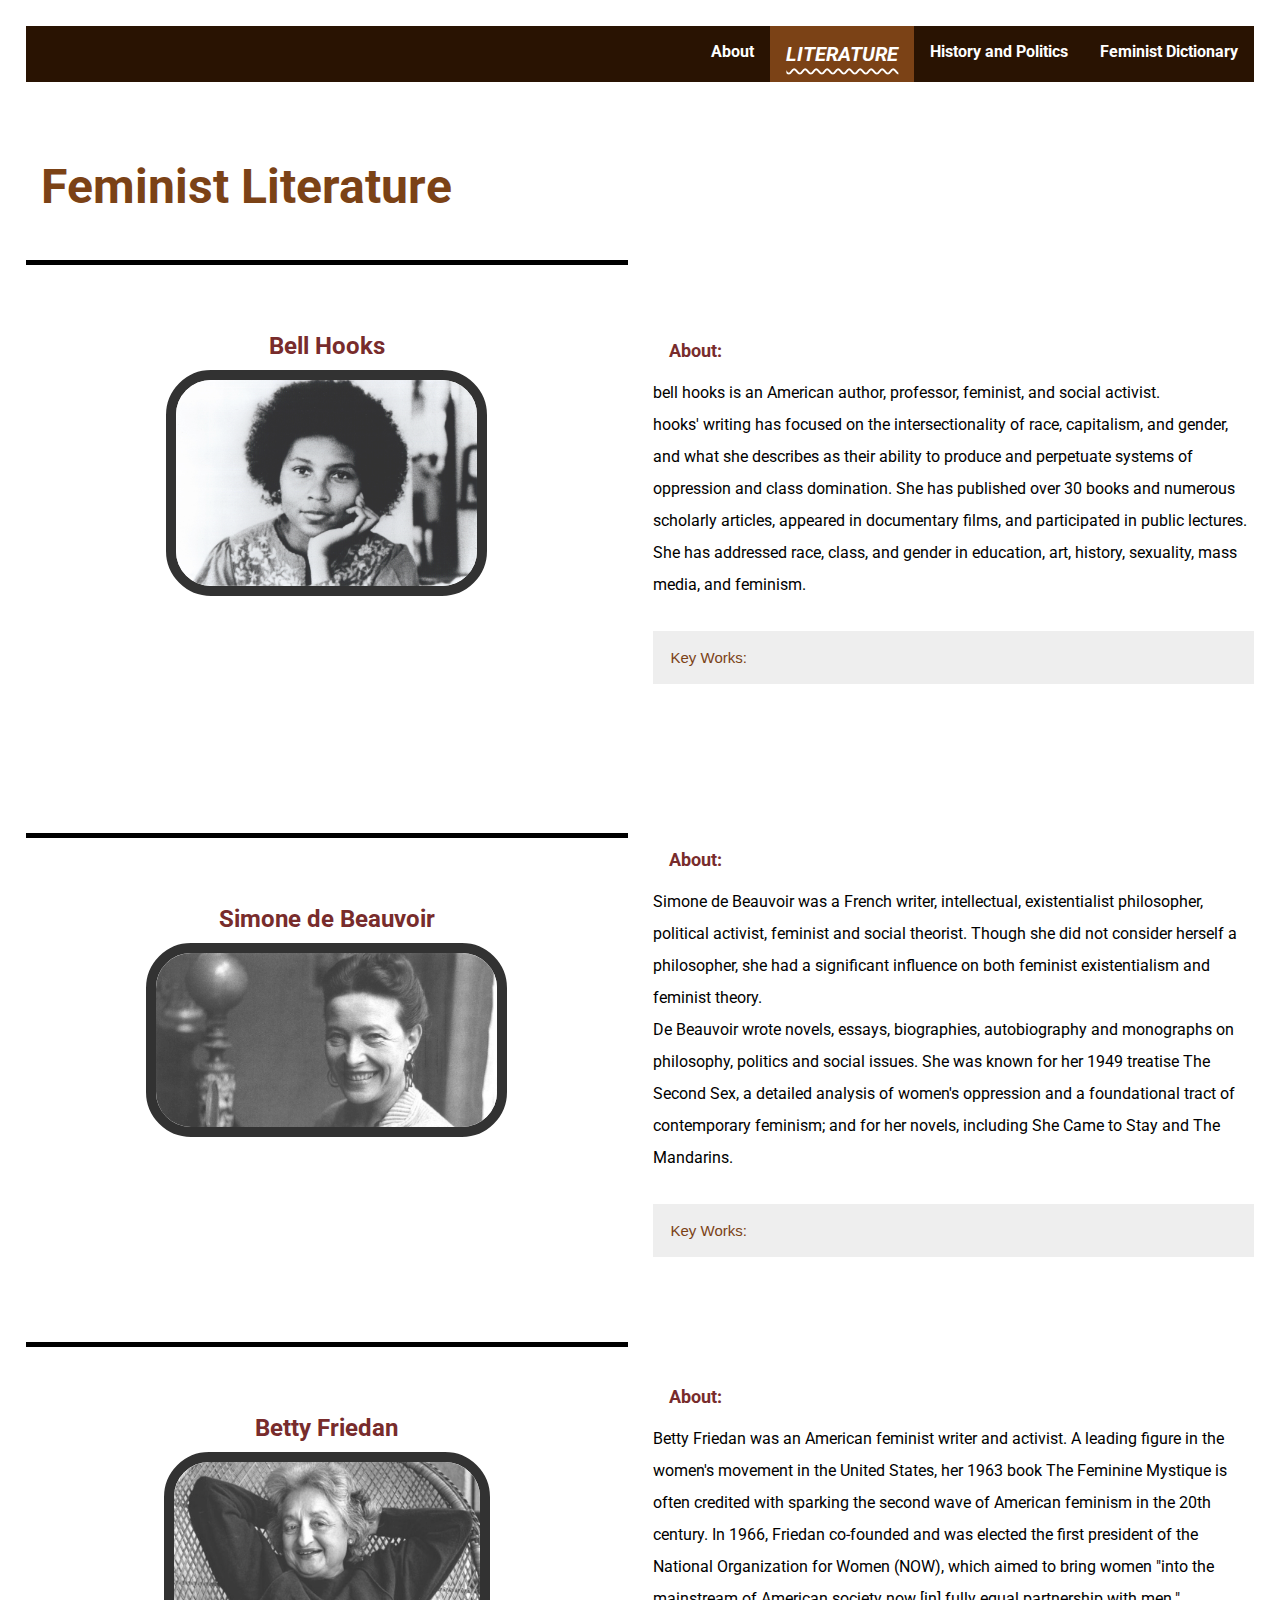
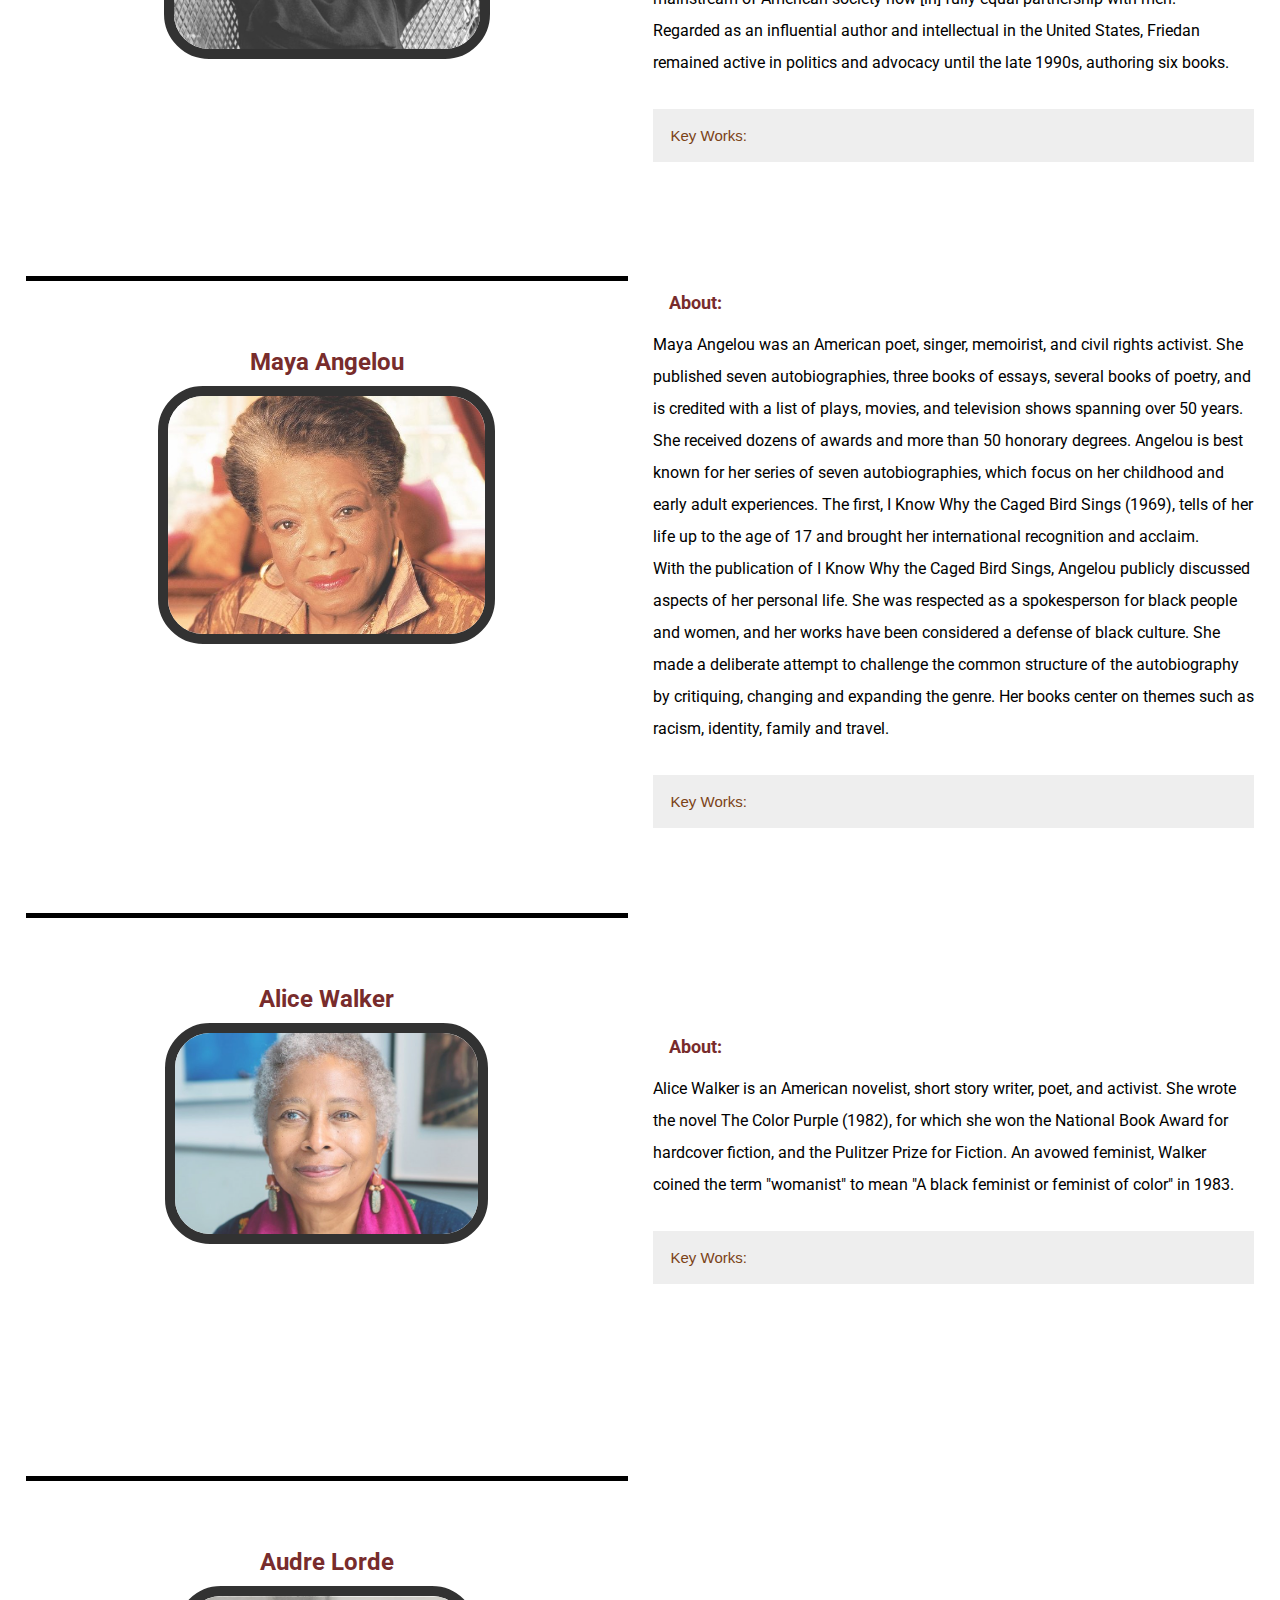
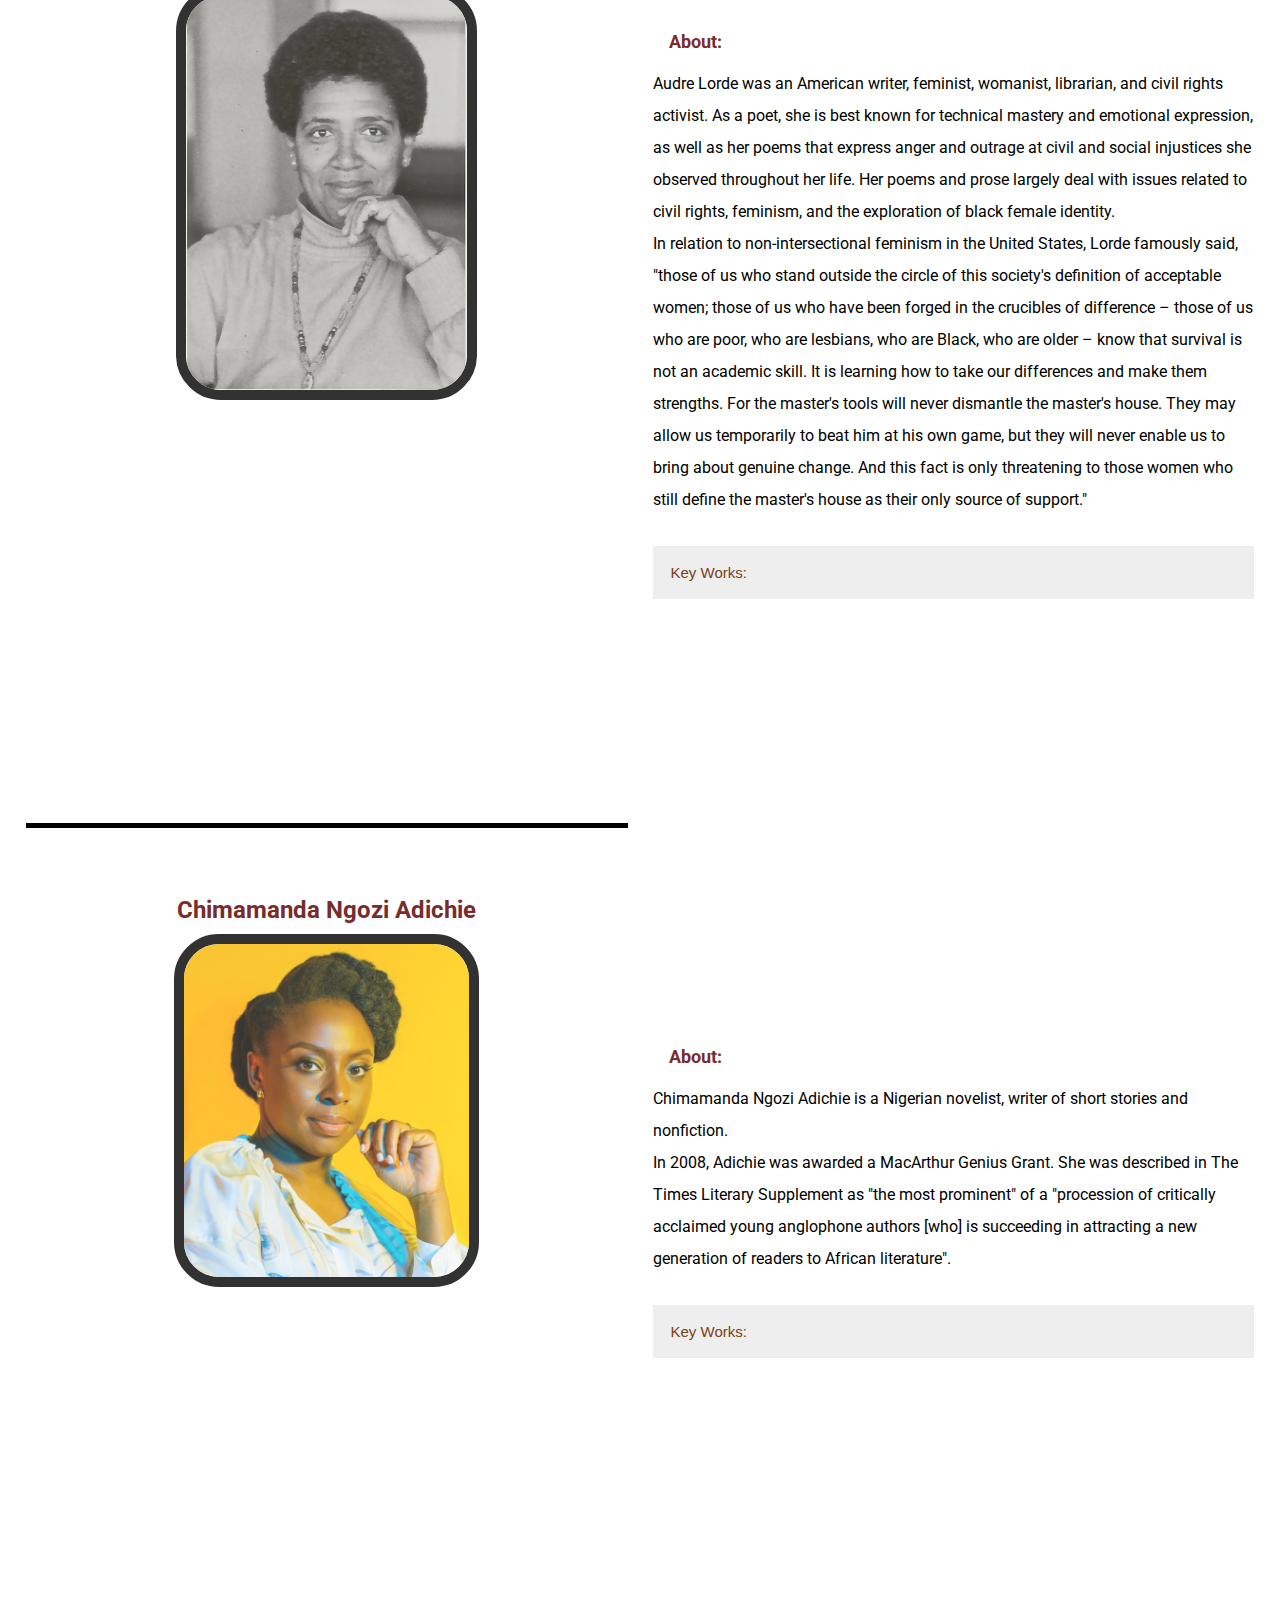
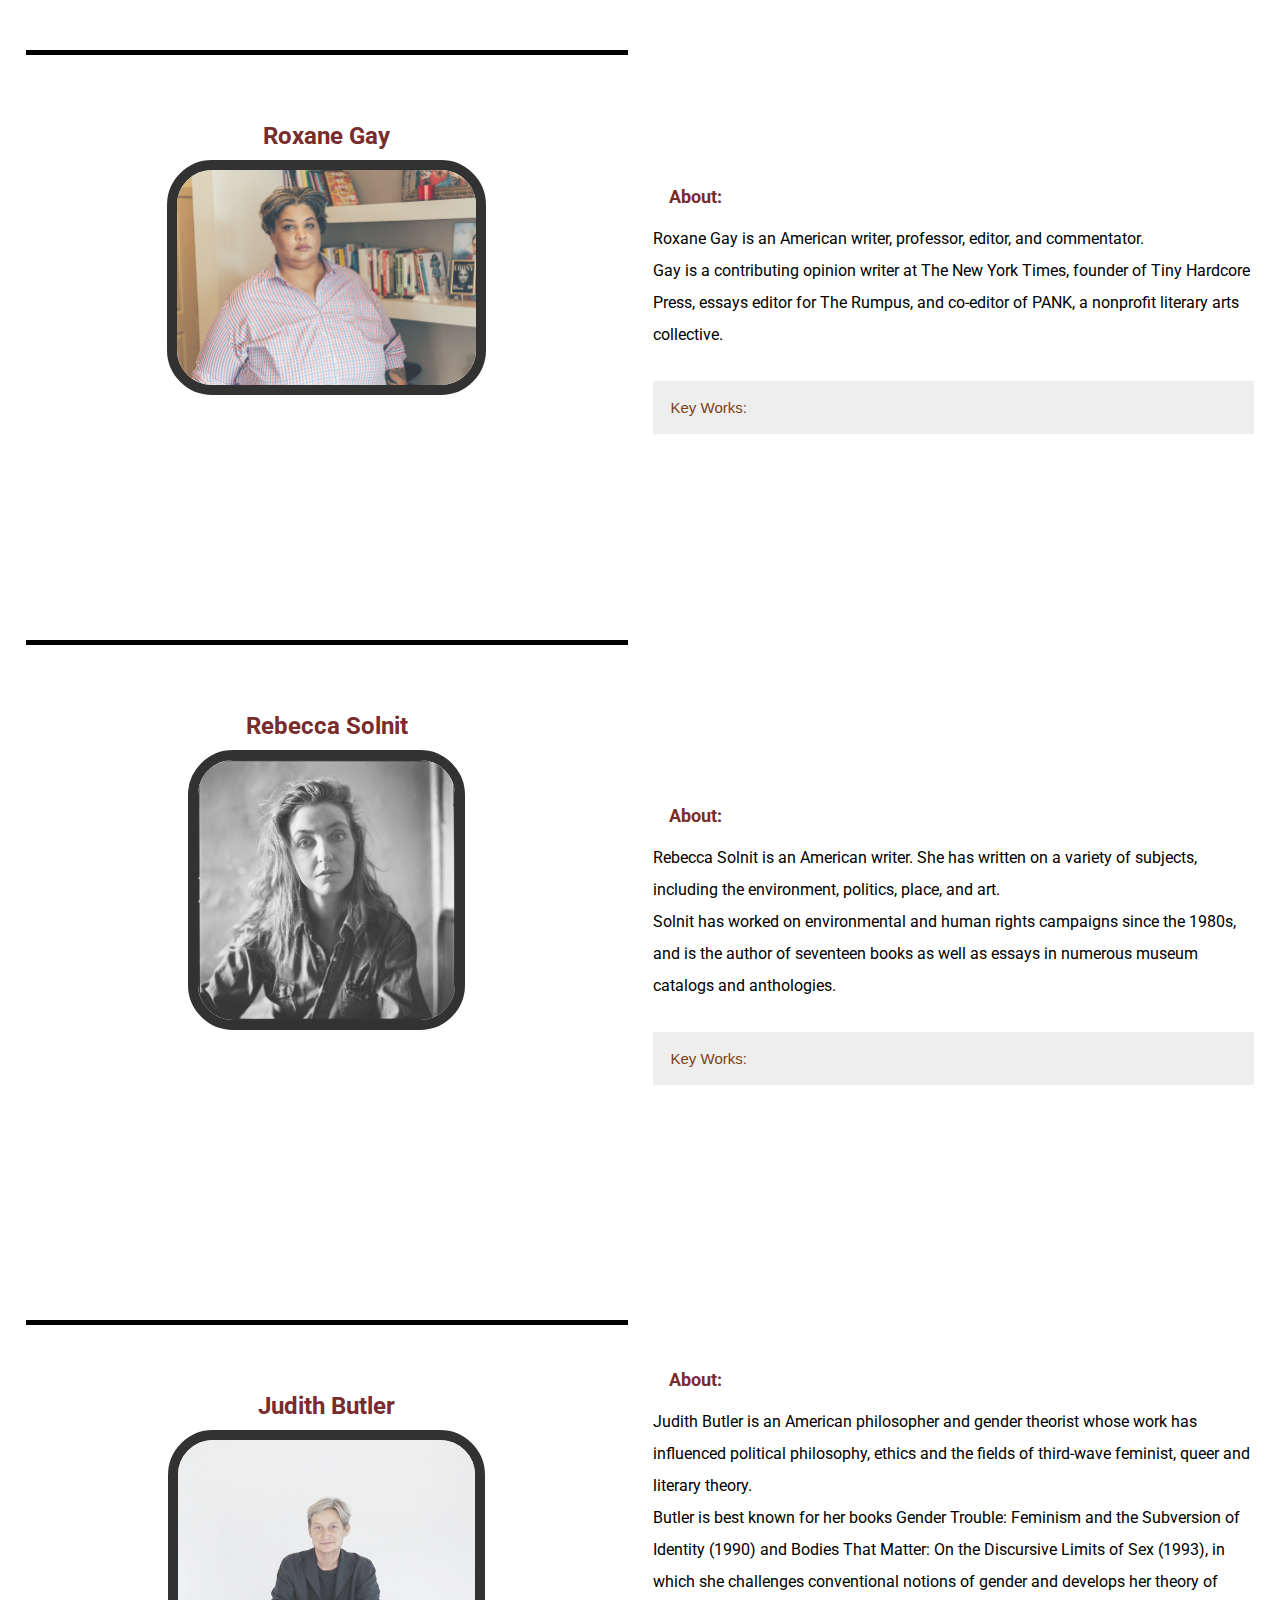
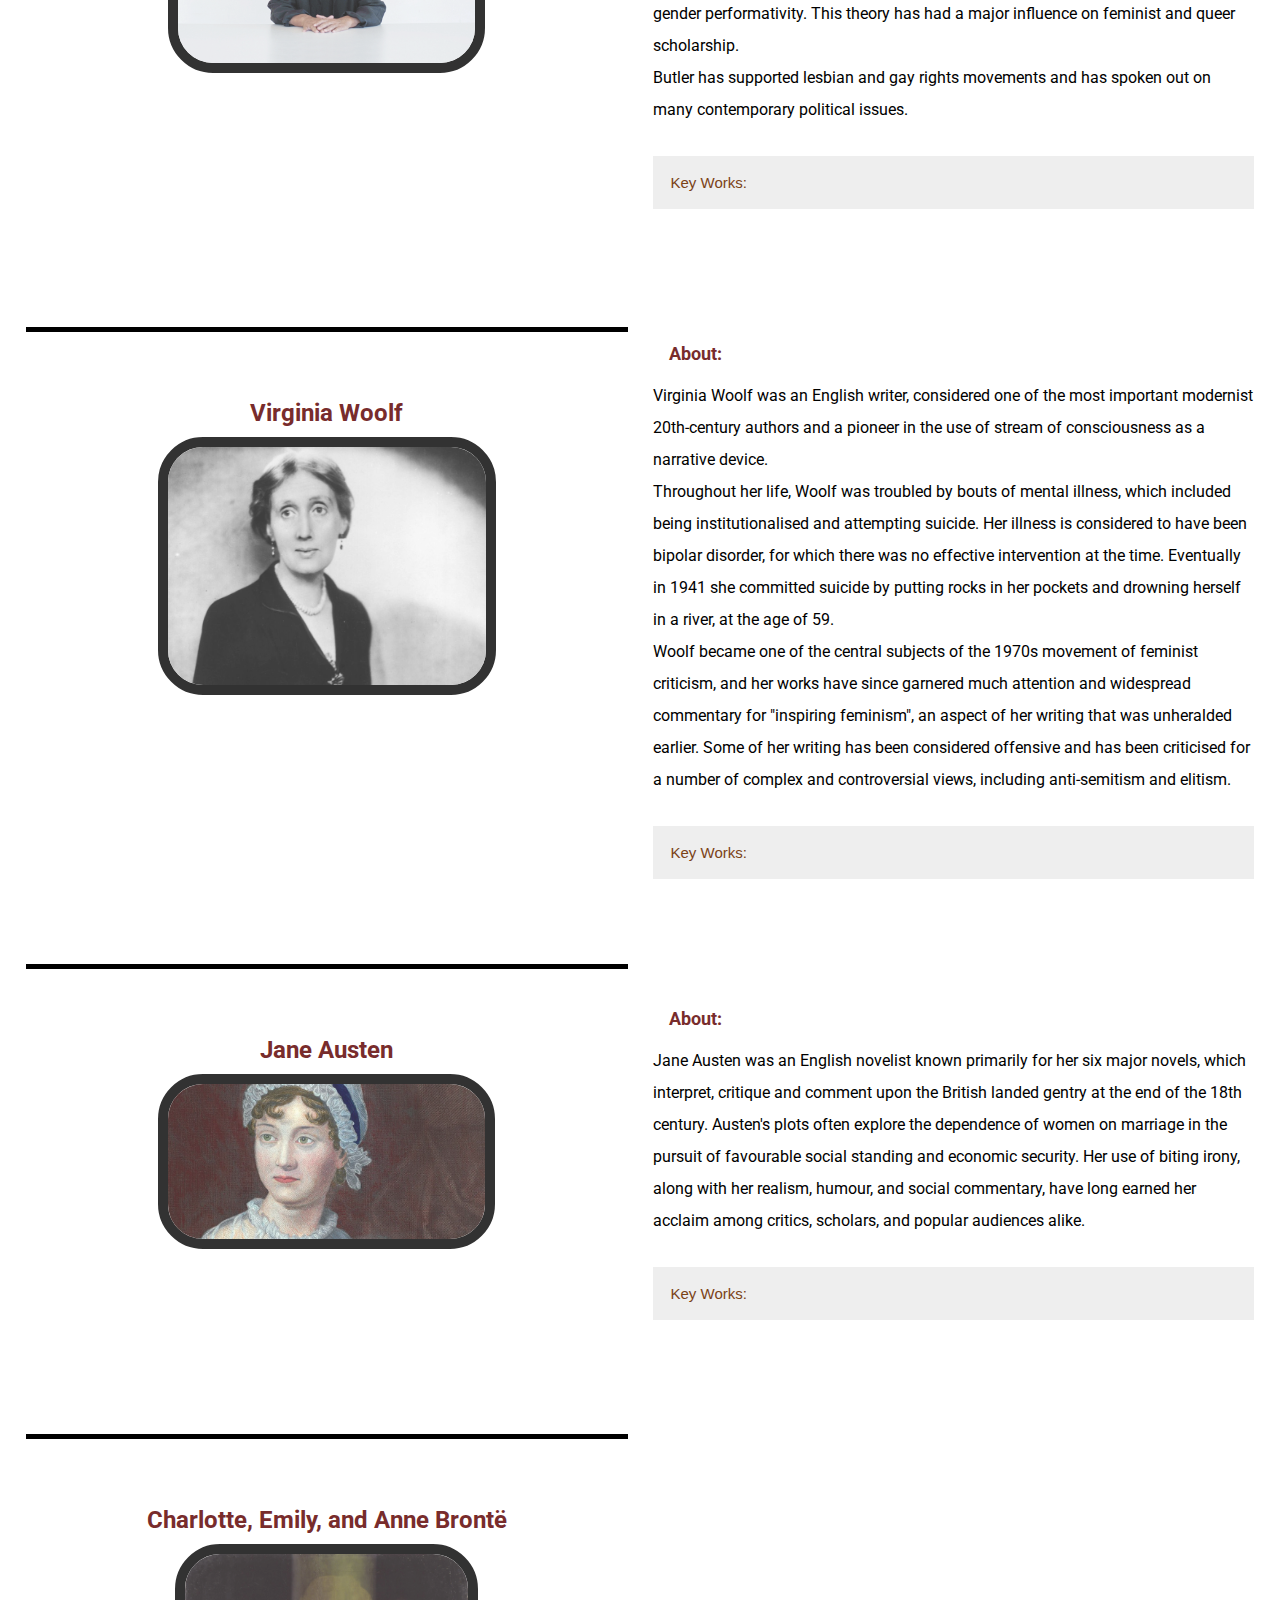
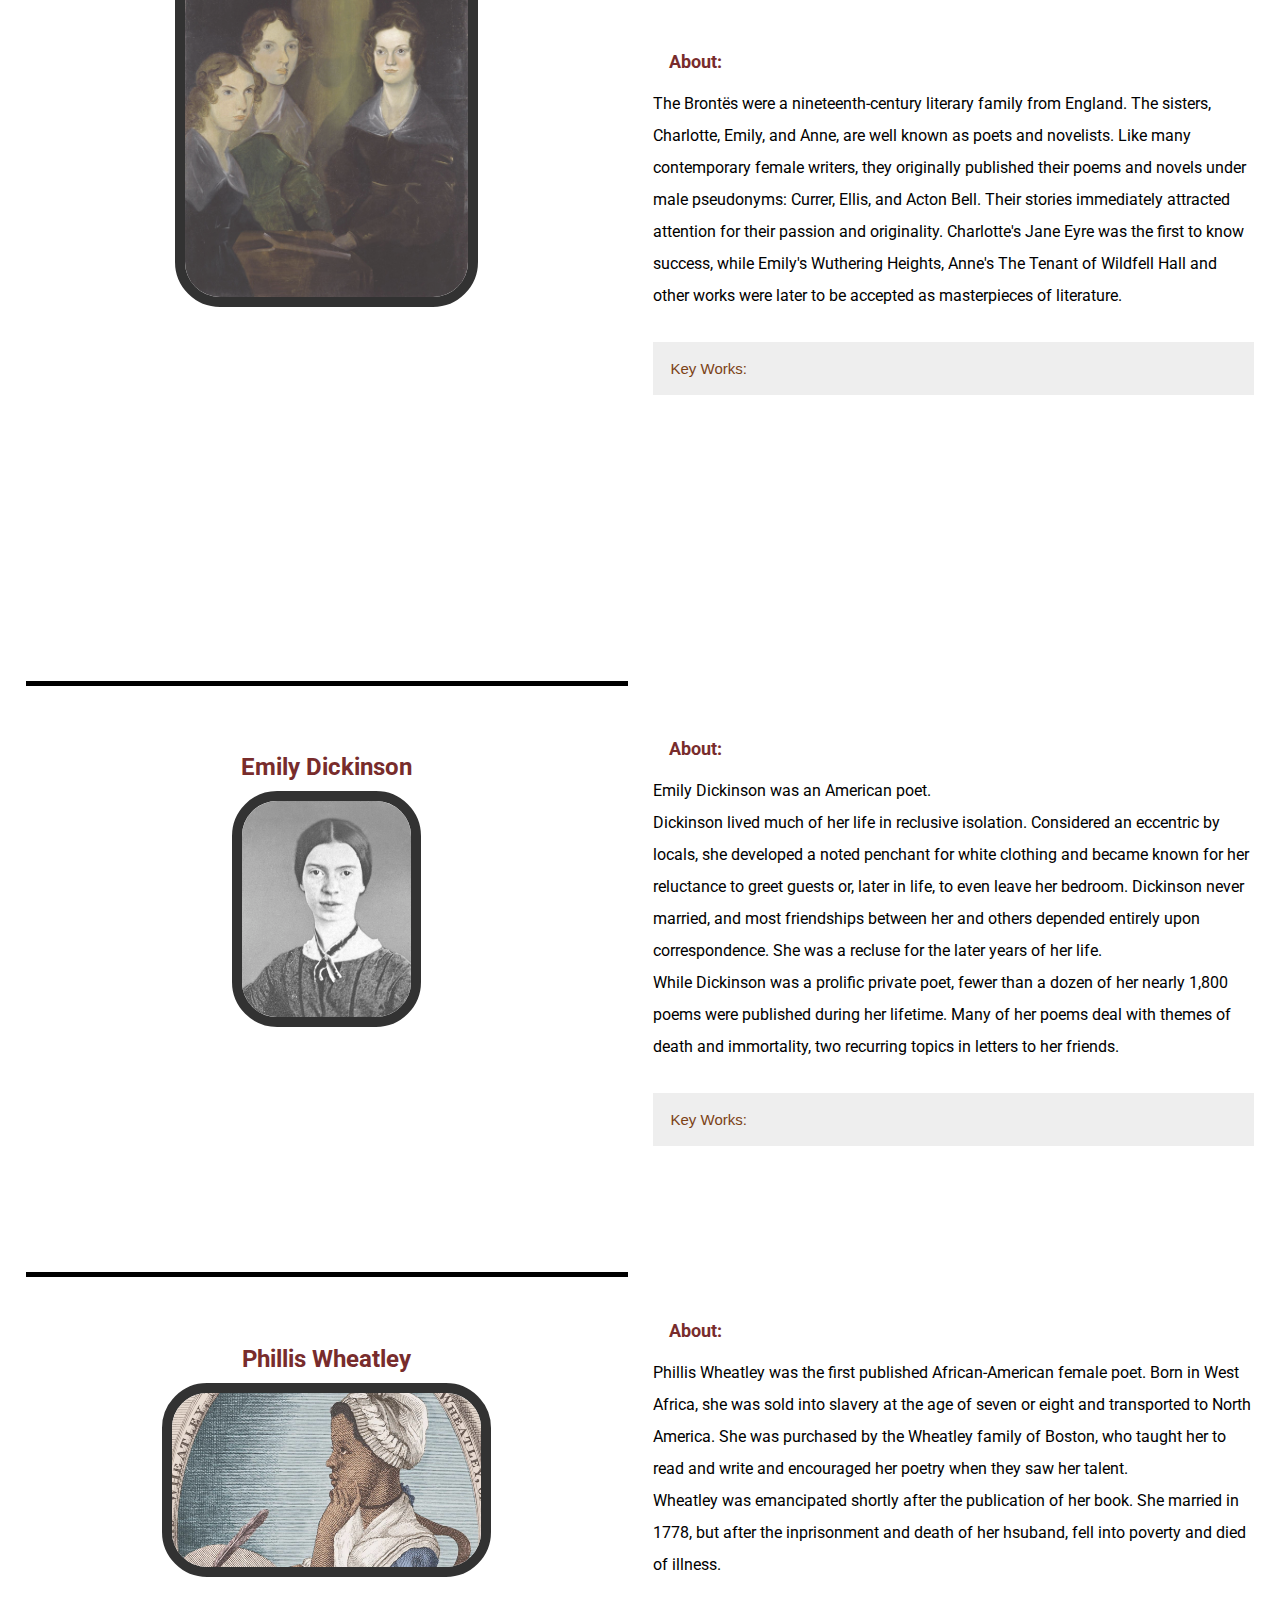
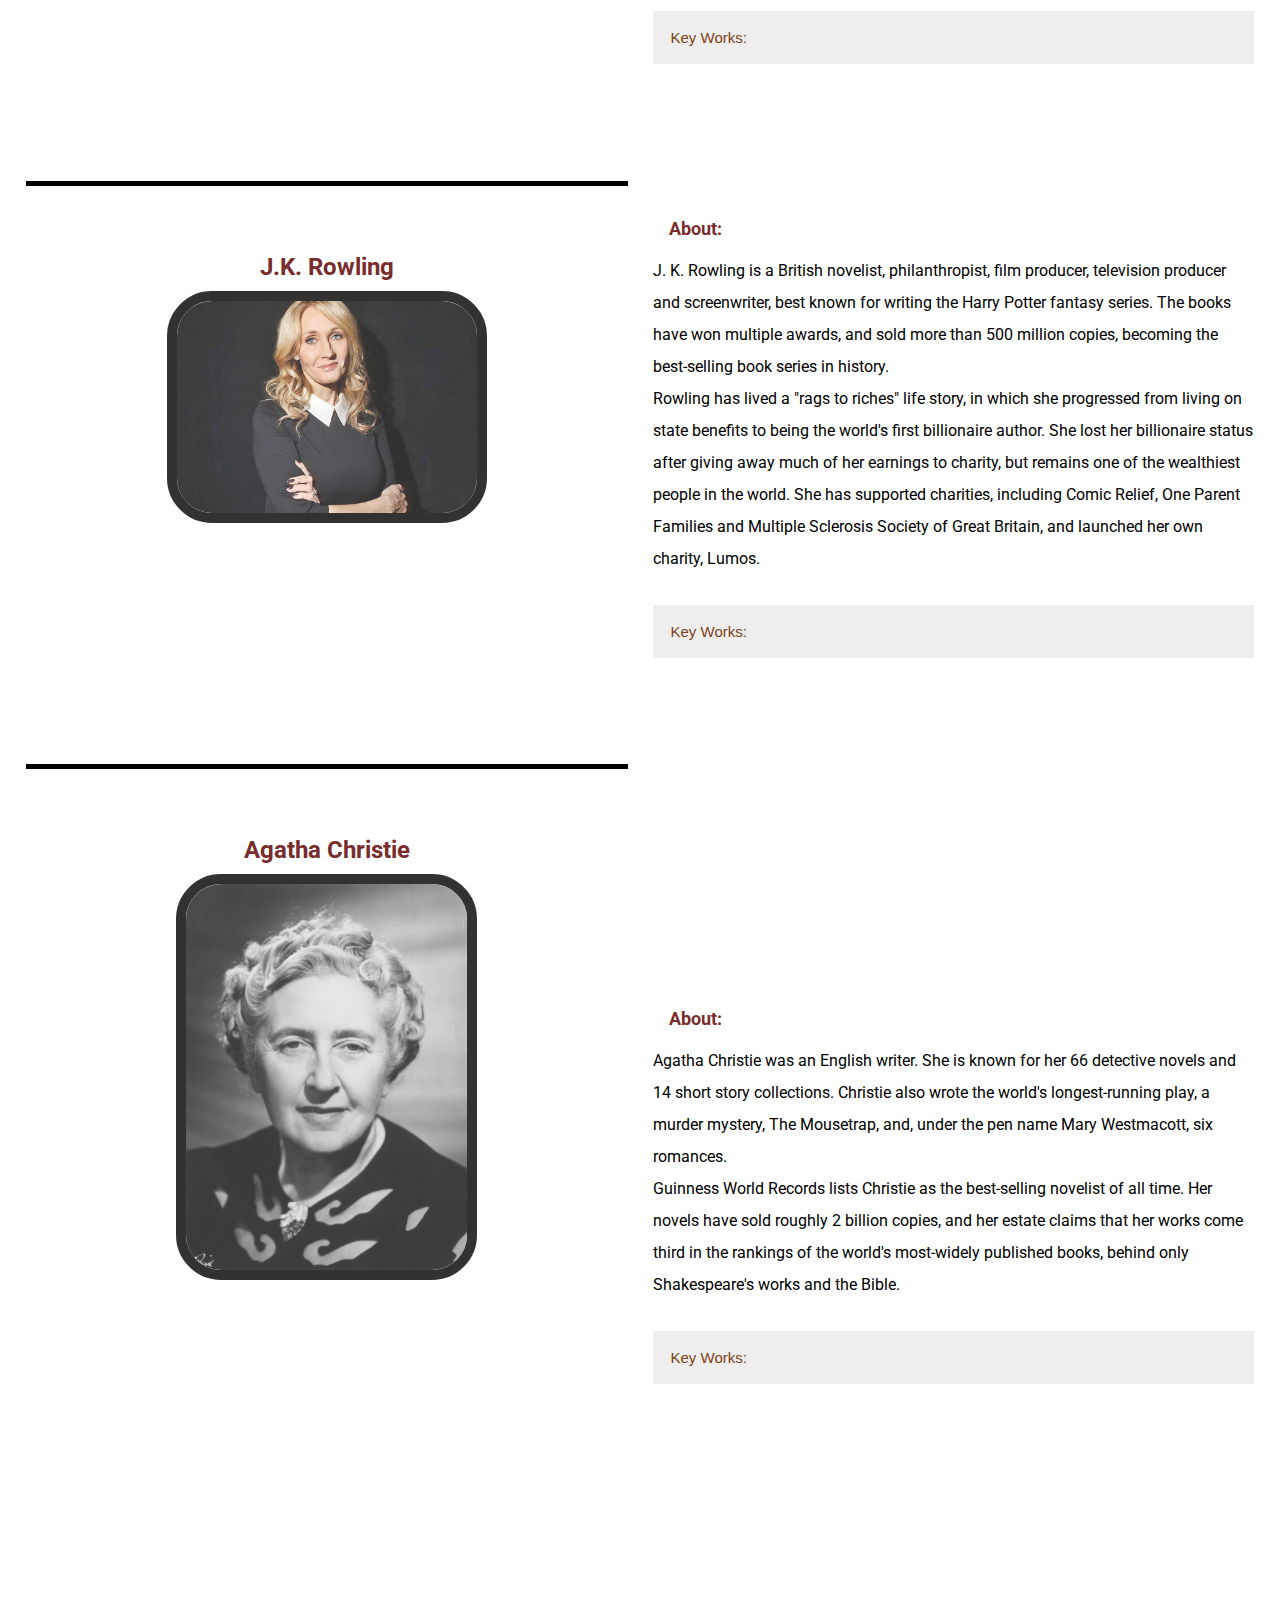
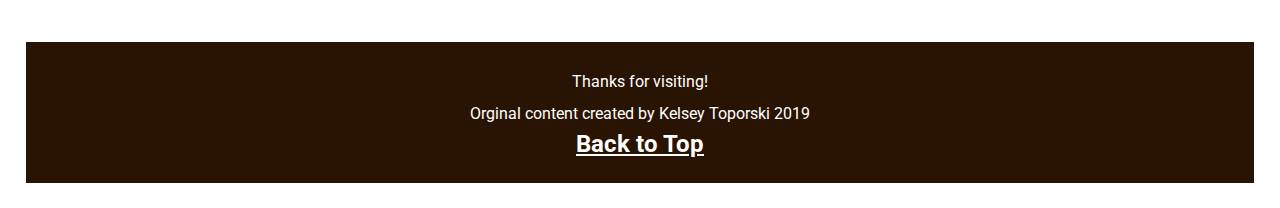
==== commit 4d4e2960: "Add files via upload" ====
--- a/literature.html
+++ b/literature.html
@@ -59,14 +59,15 @@
         <p>
           hooks' writing has focused on the intersectionality of race, capitalism, and gender, and what she describes as their ability to produce and perpetuate systems of oppression and class domination. She has published over 30 books and numerous scholarly articles, appeared in documentary films, and participated in public lectures. She has addressed race, class, and gender in education, art, history, sexuality, mass media, and feminism.
         </p>
-
-      <h3>Key Works:</h3>
-        <ul>
+    <button class="accordion">Key Works:</button>
+      <!-- <h3>Key Works:</h3> -->
+        <ul class="panel">
           <li>Feminist Theory: From Margin to Center</li>
           <li>All About Love: New Visions</li>
           <li>Ain't I a Woman?: Black Women and Feminism</li>
           <li>Feminism is for Everybody</li>
         </ul>
+
       </div>
 
 
@@ -83,8 +84,10 @@
         <p>
           De Beauvoir wrote novels, essays, biographies, autobiography and monographs on philosophy, politics and social issues. She was known for her 1949 treatise The Second Sex, a detailed analysis of women's oppression and a foundational tract of contemporary feminism; and for her novels, including She Came to Stay and The Mandarins.
         </p>
-        <h3>Key Works:</h3>
-        <ul>
+
+      <button class="accordion">Key Works:</button>
+        <!-- <h3>Key Works:</h3> -->
+        <ul class="panel">
           <li>The Second Sex</li>
           <li>Woman Destroyed</li>
         </ul>
@@ -103,7 +106,10 @@
         <p>
           Regarded as an influential author and intellectual in the United States, Friedan remained active in politics and advocacy until the late 1990s, authoring six books.
         </p>
-        <h3>Key Works:</h3>
+        
+      <button class="accordion">Key Works:</button>
+      <!-- <h3>Key Works:</h3> -->
+      <ul class="panel">
         <ul>
           <li>The Feminine Mystique</li>
         </ul>
@@ -123,8 +129,10 @@
         <p>
           With the publication of I Know Why the Caged Bird Sings, Angelou publicly discussed aspects of her personal life. She was respected as a spokesperson for black people and women, and her works have been considered a defense of black culture. She made a deliberate attempt to challenge the common structure of the autobiography by critiquing, changing and expanding the genre. Her books center on themes such as racism, identity, family and travel.
         </p>
-        <h3>Key Works:</h3>
-        <ul>
+
+     <button class="accordion">Key Works:</button>
+      <!-- <h3>Key Works:</h3> -->
+      <ul class="panel">
           <li>I Know Why the Caged Bird Sings</li>
           <li>And Still I Rise</li>
           <li>Phenomenal Woman</li>
@@ -146,8 +154,10 @@
         <p>
           Alice Walker is an American novelist, short story writer, poet, and activist. She wrote the novel The Color Purple (1982), for which she won the National Book Award for hardcover fiction, and the Pulitzer Prize for Fiction. An avowed feminist, Walker coined the term "womanist" to mean "A black feminist or feminist of color" in 1983.
         </p>
-        <h3>Key Works:</h3>
-        <ul>
+
+        <button class="accordion">Key Works:</button>
+        <!-- <h3>Key Works:</h3> -->
+        <ul class="panel">
           <li>The Color Purple</li>
           <li>In Search of Our Mothers' Gardens</li>
         </ul>
@@ -167,8 +177,10 @@
         <p>
           In relation to non-intersectional feminism in the United States, Lorde famously said, "those of us who stand outside the circle of this society's definition of acceptable women; those of us who have been forged in the crucibles of difference – those of us who are poor, who are lesbians, who are Black, who are older – know that survival is not an academic skill. It is learning how to take our differences and make them strengths. For the master's tools will never dismantle the master's house. They may allow us temporarily to beat him at his own game, but they will never enable us to bring about genuine change. And this fact is only threatening to those women who still define the master's house as their only source of support."
         </p>
-        <h3>Key Works:</h3>
-        <ul>
+
+      <button class="accordion">Key Works:</button>
+      <!-- <h3>Key Works:</h3> -->
+      <ul class="panel">
           <li>Sister Outsider</li>
           <li>A Burst of Light: Essays</li>
           <li>Your Silence Will Not Protect You</li>
@@ -190,8 +202,10 @@
         <p>
           In 2008, Adichie was awarded a MacArthur Genius Grant. She was described in The Times Literary Supplement as "the most prominent" of a "procession of critically acclaimed young anglophone authors [who] is succeeding in attracting a new generation of readers to African literature".
         </p>
-        <h3>Key Works:</h3>
-        <ul>
+
+      <button class="accordion">Key Works:</button>
+      <!-- <h3>Key Works:</h3> -->
+      <ul class="panel">
           <li>Americanah</li>
           <li>We Should All Be Feminists</li>
           <li>The Thing Around Your Neck</li>
@@ -213,8 +227,10 @@
         <p>
           Gay is a contributing opinion writer at The New York Times, founder of Tiny Hardcore Press, essays editor for The Rumpus, and co-editor of PANK, a nonprofit literary arts collective.
         </p>
-        <h3>Key Works:</h3>
-        <ul>
+
+        <button class="accordion">Key Works:</button>
+        <!-- <h3>Key Works:</h3> -->
+        <ul class="panel">
           <li>Bad Feminist</li>
           <li>Hunger</li>
           <li>Not That Bad: Dispatches from Rape Culture</li>
@@ -236,8 +252,9 @@
         <p>
           Solnit has worked on environmental and human rights campaigns since the 1980s, and is the author of seventeen books as well as essays in numerous museum catalogs and anthologies.
         </p>
-        <h3>Key Works:</h3>
-        <ul>
+      <button class="accordion">Key Works:</button>
+      <!-- <h3>Key Works:</h3> -->
+      <ul class="panel">
           <li>Men Explain Things to Me</li>
           <li>Hope in the Dark</li>
           <li>The Mother of all Questions</li>
@@ -262,8 +279,10 @@
         <p>
           Butler has supported lesbian and gay rights movements and has spoken out on many contemporary political issues.
         </p>
-        <h3>Key Works:</h3>
-        <ul>
+
+        <button class="accordion">Key Works:</button>
+        <!-- <h3>Key Works:</h3> -->
+        <ul class="panel">
           <li>Gender Trouble: Feminism and the Subversion of Identity</li>
           <li>Undoing Gender</li>
           <li>Bodies that Matter: On the Discursive Limits of Sex</li>
@@ -288,8 +307,10 @@
         <p>
           Woolf became one of the central subjects of the 1970s movement of feminist criticism, and her works have since garnered much attention and widespread commentary for "inspiring feminism", an aspect of her writing that was unheralded earlier. Some of her writing has been considered offensive and has been criticised for a number of complex and controversial views, including anti-semitism and elitism.
         </p>
-        <h3>Key Works:</h3>
-        <ul>
+        
+        <button class="accordion">Key Works:</button>
+        <!-- <h3>Key Works:</h3> -->
+        <ul class="panel">
           <li>A Room of One's Own</li>
           <li>The Waves</li>
           <li>Mrs Dalloway</li>
@@ -308,8 +329,10 @@
         <p>
           Jane Austen was an English novelist known primarily for her six major novels, which interpret, critique and comment upon the British landed gentry at the end of the 18th century. Austen's plots often explore the dependence of women on marriage in the pursuit of favourable social standing and economic security. Her use of biting irony, along with her realism, humour, and social commentary, have long earned her acclaim among critics, scholars, and popular audiences alike.
         </p>
-        <h3>Key Works:</h3>
-        <ul>
+
+        <button class="accordion">Key Works:</button>
+        <!-- <h3>Key Works:</h3> -->
+        <ul class="panel">
           <li>Pride and Prejudice</li>
           <li>Emma</li>
           <li>Persuasion</li>
@@ -328,8 +351,10 @@
         <p>
           The Brontës were a nineteenth-century literary family from England. The sisters, Charlotte, Emily, and Anne, are well known as poets and novelists. Like many contemporary female writers, they originally published their poems and novels under male pseudonyms: Currer, Ellis, and Acton Bell. Their stories immediately attracted attention for their passion and originality. Charlotte's Jane Eyre was the first to know success, while Emily's Wuthering Heights, Anne's The Tenant of Wildfell Hall and other works were later to be accepted as masterpieces of literature.
         </p>
-        <h3>Key Works:</h3>
-        <ul>
+
+         <button class="accordion">Key Works:</button>
+        <!-- <h3>Key Works:</h3> -->
+        <ul class="panel">
           <li>Jane Eyre (Charlotte)</li>
           <li>Wuthering Heights (Emily)</li>
           <li>The Tenant of Wildfell Hall (Anne)</li>
@@ -353,8 +378,10 @@
         <p>
           While Dickinson was a prolific private poet, fewer than a dozen of her nearly 1,800 poems were published during her lifetime. Many of her poems deal with themes of death and immortality, two recurring topics in letters to her friends.
         </p>
-        <h3>Key Works:</h3>
-        <ul>
+
+        <button class="accordion">Key Works:</button>
+        <!-- <h3>Key Works:</h3> -->
+        <ul class="panel">
           <li>Because I could not stop for Death</li>
           <li>Success is Counted Sweetest</li>
         </ul>
@@ -373,8 +400,10 @@
         <p>
           Wheatley was emancipated shortly after the publication of her book. She married in 1778, but after the inprisonment and death of her hsuband, fell into poverty and died of illness.
         </p>
-        <h3>Key Works:</h3>
-        <ul>
+        
+        <button class="accordion">Key Works:</button>
+        <!-- <h3>Key Works:</h3> -->
+        <ul class="panel">
           <li>On Being Brought from Africa to America</li>
         </ul>
       </div>
@@ -392,8 +421,10 @@
         <p>
           Rowling has lived a "rags to riches" life story, in which she progressed from living on state benefits to being the world's first billionaire author. She lost her billionaire status after giving away much of her earnings to charity, but remains one of the wealthiest people in the world. She has supported charities, including Comic Relief, One Parent Families and Multiple Sclerosis Society of Great Britain, and launched her own charity, Lumos.
         </p>
-        <h3>Key Works:</h3>
-        <ul>
+
+        <button class="accordion">Key Works:</button>
+        <!-- <h3>Key Works:</h3> -->
+        <ul class="panel">
           <li>All things Harry Potter</li>
         </ul>
       </div>
@@ -412,8 +443,10 @@
         <p>
           Guinness World Records lists Christie as the best-selling novelist of all time. Her novels have sold roughly 2 billion copies, and her estate claims that her works come third in the rankings of the world's most-widely published books, behind only Shakespeare's works and the Bible.
         </p>
-        <h3>Key Works:</h3>
-        <ul>
+
+        <button class="accordion">Key Works:</button>
+        <!-- <h3>Key Works:</h3> -->
+        <ul class="panel">
           <li>And Then There Were None</li>
           <li>Murder on the Orient Express</li>
           <li>The A.B.C. Murders</li>
@@ -431,5 +464,22 @@
       <a href="#mainstuff">Back to Top</a>
 
     </footer>
+
+    <script>
+      var acc = document.getElementsByClassName("accordion");
+      var i;
+      
+      for (i = 0; i < acc.length; i++) {
+        acc[i].addEventListener("click", function() {
+          this.classList.toggle("active");
+          var panel = this.nextElementSibling;
+          if (panel.style.display === "block") {
+            panel.style.display = "none";
+          } else {
+            panel.style.display = "block";
+          }
+        });
+      }
+      </script>
   </body>
 </html>
--- a/css/style.css
+++ b/css/style.css
@@ -216,6 +216,34 @@
   margin-bottom: 15%
 } 
 
+/* ----------------------------------- accordian page starts*/
+  .accordion {
+    background-color: #eee;
+    color: rgb(123, 66, 22);
+    cursor: pointer;
+    margin-top: 5%;
+    padding: 18px;
+    width: 100%;
+    border: none;
+    text-align: left;
+    outline: none;
+    font-size: 15px;
+    transition: 0.4s;
+  }
+  
+  .active, .accordion:hover {
+    background-color: rgb(123, 66, 22);
+    color:white 
+  }
+  
+  .panel {
+    padding: 0 18px;
+    margin-top: 5%;
+    display: none;
+    background-color: white;
+    overflow: hidden;
+  }
+
 /* ------------------------------------ history page starts*/
 
 .gridhisto{
@@ -431,5 +459,6 @@
     margin-bottom: 5%;
     place-self: center;
   }
+
     
 }
